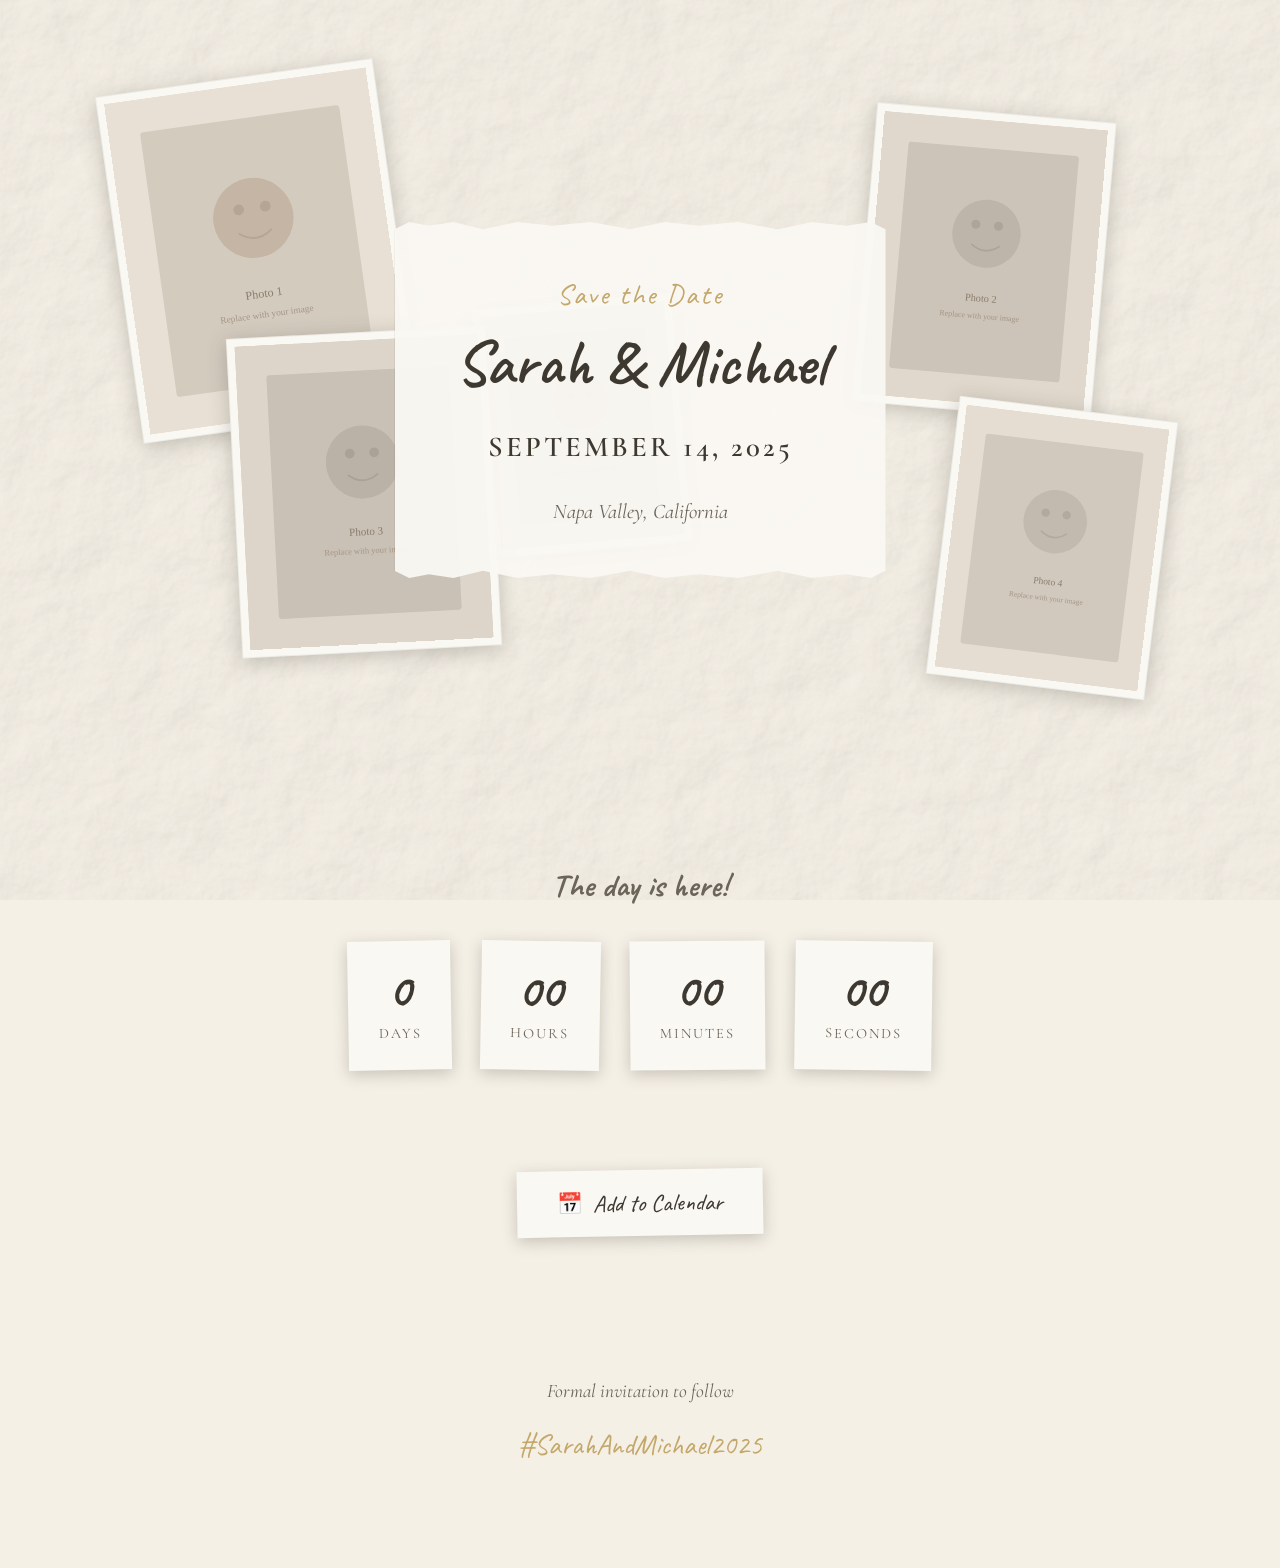
==== index.html @ 4f4f48ba "first pass at template" ====
<!DOCTYPE html>
<html lang="en">
<head>
    <meta charset="UTF-8">
    <meta name="viewport" content="width=device-width, initial-scale=1.0">
    <title>Save the Date - [Your Names]</title>
    <link rel="preconnect" href="https://fonts.googleapis.com">
    <link rel="preconnect" href="https://fonts.gstatic.com" crossorigin>
    <link href="https://fonts.googleapis.com/css2?family=Caveat:wght@400;600;700&family=Cormorant+Garamond:ital,wght@0,400;0,600;1,400&display=swap" rel="stylesheet">
    <link rel="stylesheet" href="css/styles.css">
</head>
<body>
    <div class="page-container">
        <!-- Paper Collage Hero -->
        <section class="collage-hero">
            <div class="collage-container">
                <!-- Photos - replace src with your actual photos (jpg, png, or keep svg placeholders) -->
                <div class="photo photo-1" data-rotation="-8">
                    <img src="assets/images/photo1.svg" alt="Couple photo">
                </div>
                <div class="photo photo-2" data-rotation="5">
                    <img src="assets/images/photo2.svg" alt="Couple photo">
                </div>
                <div class="photo photo-3" data-rotation="-3">
                    <img src="assets/images/photo3.svg" alt="Couple photo">
                </div>
                <div class="photo photo-4" data-rotation="7">
                    <img src="assets/images/photo4.svg" alt="Couple photo">
                </div>
                <div class="photo photo-5" data-rotation="-5">
                    <img src="assets/images/photo5.svg" alt="Couple photo">
                </div>
            </div>

            <!-- Text Card Overlay -->
            <div class="text-card">
                <p class="save-the-date-label">Save the Date</p>
                <h1 class="couple-names">Sarah & Michael</h1>
                <div class="wedding-date">
                    <span class="date-text">September 14, 2025</span>
                </div>
                <p class="location">Napa Valley, California</p>
            </div>
        </section>

        <!-- Countdown Section -->
        <section class="countdown-section">
            <h2 class="countdown-label">Counting down to our special day</h2>
            <div class="countdown-timer" id="countdown">
                <div class="countdown-item">
                    <span class="countdown-number" id="days">000</span>
                    <span class="countdown-unit">days</span>
                </div>
                <div class="countdown-item">
                    <span class="countdown-number" id="hours">00</span>
                    <span class="countdown-unit">hours</span>
                </div>
                <div class="countdown-item">
                    <span class="countdown-number" id="minutes">00</span>
                    <span class="countdown-unit">minutes</span>
                </div>
                <div class="countdown-item">
                    <span class="countdown-number" id="seconds">00</span>
                    <span class="countdown-unit">seconds</span>
                </div>
            </div>
        </section>

        <!-- Add to Calendar -->
        <section class="calendar-section">
            <button class="calendar-btn" id="calendarBtn">
                <span class="calendar-icon">📅</span>
                Add to Calendar
            </button>
            <div class="calendar-dropdown" id="calendarDropdown">
                <a href="#" id="googleCal" class="calendar-option">Google Calendar</a>
                <a href="#" id="appleCal" class="calendar-option">Apple Calendar</a>
                <a href="#" id="outlookCal" class="calendar-option">Outlook</a>
            </div>
        </section>

        <!-- Footer -->
        <footer class="footer">
            <p class="formal-invite">Formal invitation to follow</p>
            <p class="hashtag">#SarahAndMichael2025</p>
        </footer>
    </div>

    <script src="js/main.js"></script>
</body>
</html>
---- css/styles.css ----
/* ==========================================================================
   Save the Date - Paper Collage Style
   ========================================================================== */

/* CSS Variables for easy customization */
:root {
    /* Colors */
    --paper-bg: #f5f0e6;
    --paper-light: #faf8f3;
    --text-dark: #3d3830;
    --text-muted: #6b6459;
    --accent-gold: #c4a86b;
    --shadow-color: rgba(61, 56, 48, 0.25);

    /* Fonts */
    --font-handwritten: 'Caveat', cursive;
    --font-elegant: 'Cormorant Garamond', serif;

    /* Photo styling */
    --photo-border: 8px;
    --photo-shadow: 0 4px 20px var(--shadow-color);
}

/* Reset & Base Styles */
* {
    margin: 0;
    padding: 0;
    box-sizing: border-box;
}

html {
    scroll-behavior: smooth;
}

body {
    font-family: var(--font-elegant);
    background-color: var(--paper-bg);
    color: var(--text-dark);
    min-height: 100vh;
    line-height: 1.6;

    /* Paper texture background - replace with jpg/png for better texture */
    background-image: url('../assets/textures/paper-bg.svg');
    background-size: cover;
    background-attachment: fixed;
    background-position: center;
}

/* Fallback grain texture if no image */
body::before {
    content: '';
    position: fixed;
    top: 0;
    left: 0;
    width: 100%;
    height: 100%;
    pointer-events: none;
    opacity: 0.03;
    background-image: url("data:image/svg+xml,%3Csvg viewBox='0 0 200 200' xmlns='http://www.w3.org/2000/svg'%3E%3Cfilter id='noise'%3E%3CfeTurbulence type='fractalNoise' baseFrequency='0.65' numOctaves='3' stitchTiles='stitch'/%3E%3C/filter%3E%3Crect width='100%' height='100%' filter='url(%23noise)'/%3E%3C/svg%3E");
}

.page-container {
    max-width: 1200px;
    margin: 0 auto;
    padding: 40px 20px;
    position: relative;
}

/* ==========================================================================
   Collage Hero Section
   ========================================================================== */

.collage-hero {
    position: relative;
    min-height: 80vh;
    display: flex;
    align-items: center;
    justify-content: center;
    padding: 60px 0;
}

.collage-container {
    position: absolute;
    width: 100%;
    height: 100%;
    top: 0;
    left: 0;
}

/* Base Photo Styles */
.photo {
    position: absolute;
    background: var(--paper-light);
    padding: var(--photo-border);
    box-shadow: var(--photo-shadow);
    transition: transform 0.4s ease, box-shadow 0.4s ease;
    cursor: pointer;
}

.photo::before {
    content: '';
    position: absolute;
    top: 0;
    left: 0;
    right: 0;
    bottom: 0;
    border: 1px solid rgba(0,0,0,0.05);
    pointer-events: none;
}

.photo img {
    display: block;
    width: 100%;
    height: 100%;
    object-fit: cover;
}

.photo:hover {
    transform: scale(1.05) rotate(0deg) !important;
    box-shadow: 0 8px 40px var(--shadow-color);
    z-index: 100;
}

/* Individual Photo Positions - Desktop */
.photo-1 {
    width: 280px;
    height: 350px;
    top: 5%;
    left: 5%;
    transform: rotate(-8deg);
    z-index: 1;
}

.photo-2 {
    width: 240px;
    height: 300px;
    top: 10%;
    right: 10%;
    transform: rotate(5deg);
    z-index: 2;
}

.photo-3 {
    width: 260px;
    height: 320px;
    bottom: 15%;
    left: 15%;
    transform: rotate(-3deg);
    z-index: 3;
}

.photo-4 {
    width: 220px;
    height: 280px;
    bottom: 10%;
    right: 5%;
    transform: rotate(7deg);
    z-index: 2;
}

.photo-5 {
    width: 200px;
    height: 250px;
    top: 35%;
    left: 45%;
    transform: rotate(-5deg) translateX(-50%);
    z-index: 1;
}

/* Optional: Tape strips decoration */
.photo.with-tape::after {
    content: '';
    position: absolute;
    width: 60px;
    height: 20px;
    background: rgba(255, 248, 220, 0.7);
    top: -10px;
    left: 50%;
    transform: translateX(-50%) rotate(-2deg);
    box-shadow: 0 1px 3px rgba(0,0,0,0.1);
}

/* ==========================================================================
   Text Card Overlay
   ========================================================================== */

.text-card {
    position: relative;
    z-index: 50;
    background: rgba(250, 248, 243, 0.95);
    padding: 50px 60px;
    text-align: center;
    box-shadow: 0 10px 50px var(--shadow-color);
    max-width: 500px;

    /* Torn paper edge effect */
    clip-path: polygon(
        0% 2%, 3% 0%, 7% 1%, 12% 0%, 18% 2%, 25% 0%, 32% 1%,
        40% 0%, 48% 2%, 55% 0%, 62% 1%, 70% 0%, 78% 2%, 85% 0%,
        92% 1%, 97% 0%, 100% 2%, 100% 98%, 97% 100%, 92% 99%,
        85% 100%, 78% 98%, 70% 100%, 62% 99%, 55% 100%, 48% 98%,
        40% 100%, 32% 99%, 25% 100%, 18% 98%, 12% 100%, 7% 99%,
        3% 100%, 0% 98%
    );
}

.save-the-date-label {
    font-family: var(--font-handwritten);
    font-size: 1.8rem;
    color: var(--accent-gold);
    margin-bottom: 10px;
    letter-spacing: 2px;
}

.couple-names {
    font-family: var(--font-handwritten);
    font-size: 4rem;
    font-weight: 600;
    color: var(--text-dark);
    margin-bottom: 20px;
    line-height: 1.1;
}

.wedding-date {
    margin: 25px 0;
}

.date-text {
    font-family: var(--font-elegant);
    font-size: 1.8rem;
    font-weight: 600;
    color: var(--text-dark);
    letter-spacing: 3px;
    text-transform: uppercase;
}

.location {
    font-family: var(--font-elegant);
    font-size: 1.3rem;
    font-style: italic;
    color: var(--text-muted);
}

/* ==========================================================================
   Countdown Section
   ========================================================================== */

.countdown-section {
    text-align: center;
    padding: 60px 20px;
    margin-top: 40px;
}

.countdown-label {
    font-family: var(--font-handwritten);
    font-size: 2rem;
    color: var(--text-muted);
    margin-bottom: 30px;
}

.countdown-timer {
    display: flex;
    justify-content: center;
    gap: 30px;
    flex-wrap: wrap;
}

.countdown-item {
    background: var(--paper-light);
    padding: 25px 30px;
    min-width: 100px;
    box-shadow: 0 4px 15px var(--shadow-color);
    transform: rotate(-1deg);
}

.countdown-item:nth-child(2) {
    transform: rotate(1deg);
}

.countdown-item:nth-child(3) {
    transform: rotate(-0.5deg);
}

.countdown-item:nth-child(4) {
    transform: rotate(0.8deg);
}

.countdown-number {
    display: block;
    font-family: var(--font-handwritten);
    font-size: 3rem;
    font-weight: 700;
    color: var(--text-dark);
    line-height: 1;
}

.countdown-unit {
    display: block;
    font-family: var(--font-elegant);
    font-size: 0.9rem;
    color: var(--text-muted);
    text-transform: uppercase;
    letter-spacing: 2px;
    margin-top: 8px;
}

/* ==========================================================================
   Calendar Section
   ========================================================================== */

.calendar-section {
    text-align: center;
    padding: 40px 20px;
    position: relative;
}

.calendar-btn {
    font-family: var(--font-handwritten);
    font-size: 1.5rem;
    background: var(--paper-light);
    border: none;
    padding: 18px 40px;
    cursor: pointer;
    box-shadow: 0 4px 15px var(--shadow-color);
    transition: transform 0.3s ease, box-shadow 0.3s ease;
    display: inline-flex;
    align-items: center;
    gap: 10px;
    color: var(--text-dark);
    transform: rotate(-1deg);
}

.calendar-btn:hover {
    transform: rotate(0deg) translateY(-3px);
    box-shadow: 0 8px 25px var(--shadow-color);
}

.calendar-icon {
    font-size: 1.3rem;
}

.calendar-dropdown {
    position: absolute;
    top: 100%;
    left: 50%;
    transform: translateX(-50%);
    background: var(--paper-light);
    box-shadow: 0 4px 20px var(--shadow-color);
    display: none;
    flex-direction: column;
    min-width: 200px;
    z-index: 100;
    margin-top: 10px;
}

.calendar-dropdown.active {
    display: flex;
}

.calendar-option {
    font-family: var(--font-elegant);
    font-size: 1.1rem;
    padding: 15px 25px;
    color: var(--text-dark);
    text-decoration: none;
    transition: background 0.2s ease;
    border-bottom: 1px solid rgba(0,0,0,0.05);
}

.calendar-option:last-child {
    border-bottom: none;
}

.calendar-option:hover {
    background: rgba(196, 168, 107, 0.1);
}

/* ==========================================================================
   Footer
   ========================================================================== */

.footer {
    text-align: center;
    padding: 60px 20px;
    margin-top: 40px;
}

.formal-invite {
    font-family: var(--font-elegant);
    font-size: 1.2rem;
    font-style: italic;
    color: var(--text-muted);
    margin-bottom: 15px;
}

.hashtag {
    font-family: var(--font-handwritten);
    font-size: 1.8rem;
    color: var(--accent-gold);
}

/* ==========================================================================
   Responsive Styles
   ========================================================================== */

@media (max-width: 900px) {
    .collage-hero {
        min-height: auto;
        padding: 40px 0;
    }

    .collage-container {
        position: relative;
        display: grid;
        grid-template-columns: repeat(2, 1fr);
        gap: 20px;
        padding: 20px;
        margin-bottom: 30px;
    }

    .photo {
        position: relative !important;
        width: 100% !important;
        height: 200px !important;
        top: auto !important;
        left: auto !important;
        right: auto !important;
        bottom: auto !important;
    }

    .photo-5 {
        grid-column: span 2;
        max-width: 300px;
        margin: 0 auto;
    }

    .text-card {
        margin: 0 20px;
        padding: 40px 30px;
    }

    .couple-names {
        font-size: 2.8rem;
    }

    .date-text {
        font-size: 1.4rem;
    }
}

@media (max-width: 600px) {
    .page-container {
        padding: 20px 10px;
    }

    .collage-container {
        grid-template-columns: 1fr;
    }

    .photo {
        height: 250px !important;
    }

    .photo-5 {
        grid-column: span 1;
    }

    .text-card {
        padding: 30px 20px;
        clip-path: none;
    }

    .save-the-date-label {
        font-size: 1.4rem;
    }

    .couple-names {
        font-size: 2.2rem;
    }

    .date-text {
        font-size: 1.2rem;
    }

    .location {
        font-size: 1.1rem;
    }

    .countdown-timer {
        gap: 15px;
    }

    .countdown-item {
        padding: 15px 20px;
        min-width: 70px;
    }

    .countdown-number {
        font-size: 2rem;
    }

    .countdown-unit {
        font-size: 0.75rem;
    }

    .calendar-btn {
        font-size: 1.2rem;
        padding: 15px 30px;
    }
}

/* ==========================================================================
   Animations
   ========================================================================== */

@keyframes fadeIn {
    from {
        opacity: 0;
        transform: translateY(20px);
    }
    to {
        opacity: 1;
        transform: translateY(0);
    }
}

.text-card {
    animation: fadeIn 1s ease-out;
}

.photo {
    animation: fadeIn 0.8s ease-out backwards;
}

.photo-1 { animation-delay: 0.1s; }
.photo-2 { animation-delay: 0.2s; }
.photo-3 { animation-delay: 0.3s; }
.photo-4 { animation-delay: 0.4s; }
.photo-5 { animation-delay: 0.5s; }

.countdown-item {
    animation: fadeIn 0.6s ease-out backwards;
}

.countdown-item:nth-child(1) { animation-delay: 0.6s; }
.countdown-item:nth-child(2) { animation-delay: 0.7s; }
.countdown-item:nth-child(3) { animation-delay: 0.8s; }
.countdown-item:nth-child(4) { animation-delay: 0.9s; }
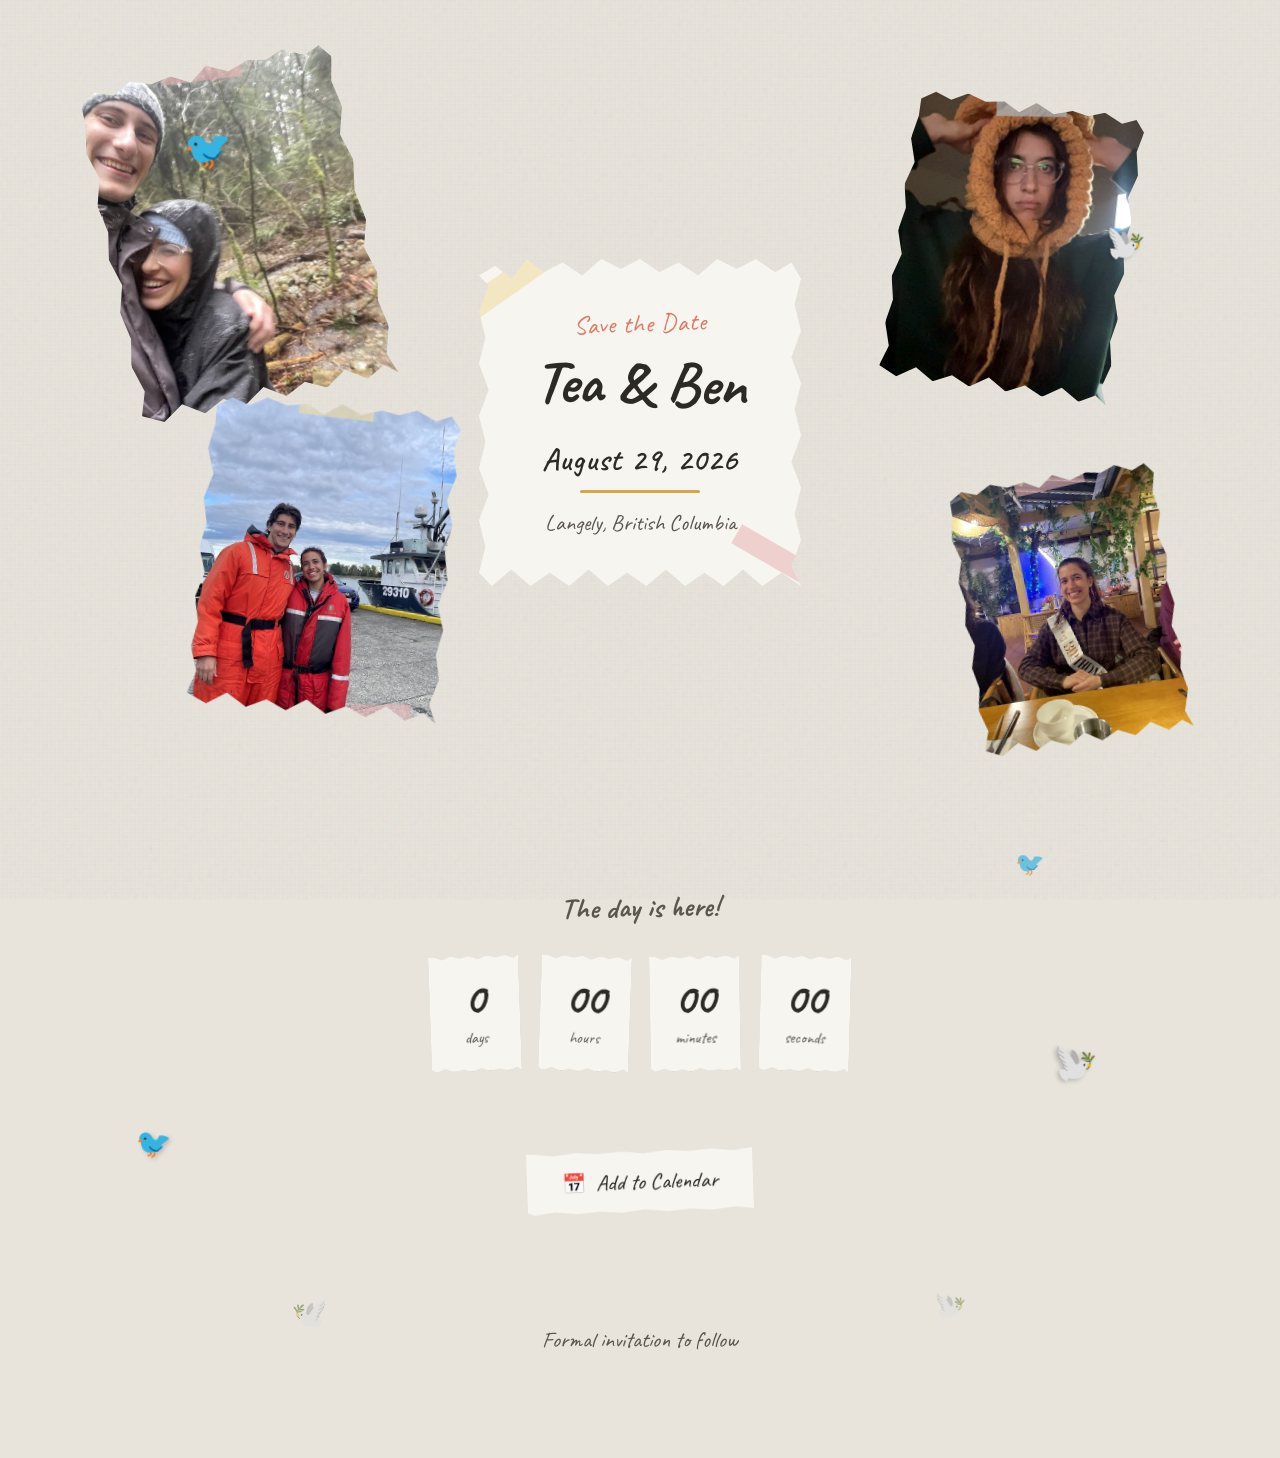
==== commit 378c0701: "some improvements with real pics" ====
--- a/index.html
+++ b/index.html
@@ -3,7 +3,7 @@
 <head>
     <meta charset="UTF-8">
     <meta name="viewport" content="width=device-width, initial-scale=1.0">
-    <title>Save the Date - [Your Names]</title>
+    <title>Save the Date - Tea & Ben</title>
     <link rel="preconnect" href="https://fonts.googleapis.com">
     <link rel="preconnect" href="https://fonts.gstatic.com" crossorigin>
     <link href="https://fonts.googleapis.com/css2?family=Caveat:wght@400;600;700&family=Cormorant+Garamond:ital,wght@0,400;0,600;1,400&display=swap" rel="stylesheet">
@@ -11,21 +11,27 @@
 </head>
 <body>
     <div class="page-container">
+        <!-- Bird Decorations -->
+        <span class="bird bird-1">🐦</span>
+        <span class="bird bird-2">🕊️</span>
+        <span class="bird bird-3">🐦</span>
+        <span class="bird bird-4">🕊️</span>
+
         <!-- Paper Collage Hero -->
         <section class="collage-hero">
             <div class="collage-container">
                 <!-- Photos - replace src with your actual photos (jpg, png, or keep svg placeholders) -->
                 <div class="photo photo-1" data-rotation="-8">
-                    <img src="assets/images/photo1.svg" alt="Couple photo">
+                    <img src="assets/images/photo1.jpg" alt="Couple photo">
                 </div>
                 <div class="photo photo-2" data-rotation="5">
-                    <img src="assets/images/photo2.svg" alt="Couple photo">
+                    <img src="assets/images/photo2.jpg" alt="Couple photo">
                 </div>
                 <div class="photo photo-3" data-rotation="-3">
-                    <img src="assets/images/photo3.svg" alt="Couple photo">
+                    <img src="assets/images/photo3.jpg" alt="Couple photo">
                 </div>
                 <div class="photo photo-4" data-rotation="7">
-                    <img src="assets/images/photo4.svg" alt="Couple photo">
+                    <img src="assets/images/photo4.jpg" alt="Couple photo">
                 </div>
                 <div class="photo photo-5" data-rotation="-5">
                     <img src="assets/images/photo5.svg" alt="Couple photo">
@@ -35,11 +41,11 @@
             <!-- Text Card Overlay -->
             <div class="text-card">
                 <p class="save-the-date-label">Save the Date</p>
-                <h1 class="couple-names">Sarah & Michael</h1>
+                <h1 class="couple-names">Tea & Ben</h1>
                 <div class="wedding-date">
-                    <span class="date-text">September 14, 2025</span>
+                    <span class="date-text">August 29, 2026</span>
                 </div>
-                <p class="location">Napa Valley, California</p>
+                <p class="location">Langely, British Columbia</p>
             </div>
         </section>
 
@@ -82,7 +88,6 @@
         <!-- Footer -->
         <footer class="footer">
             <p class="formal-invite">Formal invitation to follow</p>
-            <p class="hashtag">#SarahAndMichael2025</p>
         </footer>
     </div>
 
--- a/css/styles.css
+++ b/css/styles.css
@@ -1,24 +1,29 @@
 /* ==========================================================================
-   Save the Date - Paper Collage Style
+   Save the Date - Scrappy Magazine Collage Style
    ========================================================================== */
 
 /* CSS Variables for easy customization */
 :root {
     /* Colors */
-    --paper-bg: #f5f0e6;
-    --paper-light: #faf8f3;
-    --text-dark: #3d3830;
-    --text-muted: #6b6459;
-    --accent-gold: #c4a86b;
-    --shadow-color: rgba(61, 56, 48, 0.25);
+    --paper-bg: #e8e4dc;
+    --paper-light: #f7f5f0;
+    --paper-kraft: #c9b99a;
+    --text-dark: #2d2a26;
+    --text-muted: #5a554d;
+    --accent-coral: #e07860;
+    --accent-mustard: #d4a847;
+    --accent-sage: #8fa882;
+    --washi-pink: rgba(232, 180, 180, 0.7);
+    --washi-blue: rgba(173, 198, 214, 0.7);
+    --washi-yellow: rgba(240, 220, 160, 0.7);
+    --shadow-color: rgba(45, 42, 38, 0.3);
 
     /* Fonts */
     --font-handwritten: 'Caveat', cursive;
     --font-elegant: 'Cormorant Garamond', serif;
 
     /* Photo styling */
-    --photo-border: 8px;
-    --photo-shadow: 0 4px 20px var(--shadow-color);
+    --photo-border: 0;
 }
 
 /* Reset & Base Styles */
@@ -38,15 +43,10 @@
     color: var(--text-dark);
     min-height: 100vh;
     line-height: 1.6;
-
-    /* Paper texture background - replace with jpg/png for better texture */
-    background-image: url('../assets/textures/paper-bg.svg');
-    background-size: cover;
-    background-attachment: fixed;
-    background-position: center;
-}
-
-/* Fallback grain texture if no image */
+    overflow-x: hidden;
+}
+
+/* Kraft paper texture background */
 body::before {
     content: '';
     position: fixed;
@@ -55,8 +55,35 @@
     width: 100%;
     height: 100%;
     pointer-events: none;
-    opacity: 0.03;
-    background-image: url("data:image/svg+xml,%3Csvg viewBox='0 0 200 200' xmlns='http://www.w3.org/2000/svg'%3E%3Cfilter id='noise'%3E%3CfeTurbulence type='fractalNoise' baseFrequency='0.65' numOctaves='3' stitchTiles='stitch'/%3E%3C/filter%3E%3Crect width='100%' height='100%' filter='url(%23noise)'/%3E%3C/svg%3E");
+    background:
+        repeating-linear-gradient(
+            0deg,
+            transparent,
+            transparent 2px,
+            rgba(0,0,0,0.01) 2px,
+            rgba(0,0,0,0.01) 4px
+        ),
+        repeating-linear-gradient(
+            90deg,
+            transparent,
+            transparent 2px,
+            rgba(0,0,0,0.01) 2px,
+            rgba(0,0,0,0.01) 4px
+        );
+    opacity: 0.5;
+}
+
+/* Paper grain overlay */
+body::after {
+    content: '';
+    position: fixed;
+    top: 0;
+    left: 0;
+    width: 100%;
+    height: 100%;
+    pointer-events: none;
+    opacity: 0.08;
+    background-image: url("data:image/svg+xml,%3Csvg viewBox='0 0 200 200' xmlns='http://www.w3.org/2000/svg'%3E%3Cfilter id='noise'%3E%3CfeTurbulence type='fractalNoise' baseFrequency='0.9' numOctaves='4' stitchTiles='stitch'/%3E%3C/filter%3E%3Crect width='100%25' height='100%25' filter='url(%23noise)'/%3E%3C/svg%3E");
 }
 
 .page-container {
@@ -67,12 +94,61 @@
 }
 
 /* ==========================================================================
+   Bird Decorations
+   ========================================================================== */
+
+.bird {
+    position: absolute;
+    pointer-events: none;
+    z-index: 60;
+}
+
+.bird-1 {
+    top: 8%;
+    left: 12%;
+    font-size: 2.5rem;
+    transform: rotate(-15deg);
+    filter: drop-shadow(2px 2px 2px rgba(0,0,0,0.2));
+}
+
+.bird-2 {
+    top: 15%;
+    right: 8%;
+    font-size: 2rem;
+    transform: rotate(10deg) scaleX(-1);
+    filter: drop-shadow(2px 2px 2px rgba(0,0,0,0.2));
+}
+
+.bird-3 {
+    bottom: 20%;
+    left: 8%;
+    font-size: 1.8rem;
+    transform: rotate(-5deg);
+    filter: drop-shadow(2px 2px 2px rgba(0,0,0,0.2));
+}
+
+.bird-4 {
+    bottom: 25%;
+    right: 12%;
+    font-size: 2.2rem;
+    transform: rotate(8deg) scaleX(-1);
+    filter: drop-shadow(2px 2px 2px rgba(0,0,0,0.2));
+}
+
+/* Bird doodle style - hand drawn look */
+.bird-doodle {
+    font-family: var(--font-handwritten);
+    color: var(--text-muted);
+    opacity: 0.6;
+}
+
+/* ==========================================================================
    Collage Hero Section
    ========================================================================== */
 
 .collage-hero {
     position: relative;
-    min-height: 80vh;
+    min-height: 85vh;
     display: flex;
     align-items: center;
     justify-content: center;
@@ -87,25 +163,27 @@
     left: 0;
 }
 
-/* Base Photo Styles */
+/* ==========================================================================
+   Ripped Magazine Photo Styles
+   ========================================================================== */
+
 .photo {
     position: absolute;
-    background: var(--paper-light);
-    padding: var(--photo-border);
-    box-shadow: var(--photo-shadow);
-    transition: transform 0.4s ease, box-shadow 0.4s ease;
+    background: transparent;
+    transition: transform 0.4s ease, filter 0.4s ease;
     cursor: pointer;
-}
-
-.photo::before {
-    content: '';
-    position: absolute;
-    top: 0;
-    left: 0;
-    right: 0;
-    bottom: 0;
-    border: 1px solid rgba(0,0,0,0.05);
-    pointer-events: none;
+    /* Torn paper edge - irregular polygon */
+    clip-path: polygon(
+        2% 4%, 8% 1%, 15% 3%, 22% 0%, 30% 2%, 38% 1%, 45% 4%, 52% 0%,
+        60% 3%, 68% 1%, 75% 2%, 82% 0%, 90% 3%, 96% 1%, 100% 5%,
+        98% 12%, 100% 20%, 97% 28%, 100% 36%, 98% 45%, 100% 54%,
+        97% 62%, 100% 70%, 98% 78%, 100% 86%, 97% 94%, 100% 100%,
+        95% 97%, 88% 100%, 80% 96%, 72% 100%, 64% 97%, 56% 100%,
+        48% 96%, 40% 100%, 32% 97%, 24% 100%, 16% 96%, 8% 100%, 0% 97%,
+        3% 90%, 0% 82%, 2% 74%, 0% 66%, 3% 58%, 0% 50%,
+        2% 42%, 0% 34%, 3% 26%, 0% 18%, 2% 10%
+    );
+    filter: drop-shadow(4px 6px 8px rgba(0,0,0,0.3));
 }
 
 .photo img {
@@ -113,132 +191,230 @@
     width: 100%;
     height: 100%;
     object-fit: cover;
+    /* Slight vintage/magazine print feel */
+    filter: contrast(1.05) saturate(0.95);
 }
 
 .photo:hover {
-    transform: scale(1.05) rotate(0deg) !important;
-    box-shadow: 0 8px 40px var(--shadow-color);
+    transform: scale(1.08) rotate(0deg) !important;
+    filter: drop-shadow(8px 12px 16px rgba(0,0,0,0.4));
     z-index: 100;
+}
+
+/* Washi tape strips on photos */
+.photo::before {
+    content: '';
+    position: absolute;
+    width: 70px;
+    height: 22px;
+    top: -8px;
+    left: 50%;
+    transform: translateX(-50%) rotate(-3deg);
+    z-index: 10;
+    opacity: 0.85;
+}
+
+.photo-1::before {
+    background: var(--washi-pink);
+    width: 80px;
+    transform: translateX(-50%) rotate(5deg);
+}
+
+.photo-2::before {
+    background: var(--washi-blue);
+    transform: translateX(-50%) rotate(-7deg);
+}
+
+.photo-3::before {
+    background: var(--washi-yellow);
+    width: 75px;
+    transform: translateX(-50%) rotate(2deg);
+}
+
+.photo-4::before {
+    background: var(--washi-pink);
+    transform: translateX(-50%) rotate(-4deg);
+}
+
+.photo-5::before {
+    background: var(--washi-blue);
+    width: 85px;
+    transform: translateX(-50%) rotate(6deg);
+}
+
+/* Second tape strip for some photos */
+.photo-1::after,
+.photo-3::after {
+    content: '';
+    position: absolute;
+    width: 60px;
+    height: 20px;
+    bottom: -6px;
+    right: 10%;
+    z-index: 10;
+    opacity: 0.8;
+    transform: rotate(8deg);
+}
+
+.photo-1::after {
+    background: var(--washi-yellow);
+}
+
+.photo-3::after {
+    background: var(--washi-pink);
+    transform: rotate(-5deg);
 }
 
 /* Individual Photo Positions - Desktop */
 .photo-1 {
-    width: 280px;
-    height: 350px;
-    top: 5%;
-    left: 5%;
-    transform: rotate(-8deg);
-    z-index: 1;
+    width: 260px;
+    height: 340px;
+    top: 3%;
+    left: 4%;
+    transform: rotate(-12deg);
+    z-index: 2;
 }
 
 .photo-2 {
-    width: 240px;
-    height: 300px;
-    top: 10%;
-    right: 10%;
+    width: 230px;
+    height: 290px;
+    top: 8%;
+    right: 8%;
+    transform: rotate(8deg);
+    z-index: 3;
+}
+
+.photo-3 {
+    width: 250px;
+    height: 310px;
+    bottom: 12%;
+    left: 12%;
     transform: rotate(5deg);
     z-index: 2;
 }
 
-.photo-3 {
-    width: 260px;
-    height: 320px;
-    bottom: 15%;
-    left: 15%;
-    transform: rotate(-3deg);
-    z-index: 3;
-}
-
 .photo-4 {
-    width: 220px;
-    height: 280px;
-    bottom: 10%;
-    right: 5%;
-    transform: rotate(7deg);
-    z-index: 2;
+    width: 210px;
+    height: 270px;
+    bottom: 8%;
+    right: 4%;
+    transform: rotate(-9deg);
+    z-index: 1;
 }
 
 .photo-5 {
-    width: 200px;
-    height: 250px;
-    top: 35%;
-    left: 45%;
-    transform: rotate(-5deg) translateX(-50%);
+    width: 190px;
+    height: 240px;
+    top: 40%;
+    left: 48%;
+    transform: rotate(3deg) translateX(-50%);
     z-index: 1;
 }
 
-/* Optional: Tape strips decoration */
-.photo.with-tape::after {
-    content: '';
-    position: absolute;
-    width: 60px;
-    height: 20px;
-    background: rgba(255, 248, 220, 0.7);
-    top: -10px;
-    left: 50%;
-    transform: translateX(-50%) rotate(-2deg);
-    box-shadow: 0 1px 3px rgba(0,0,0,0.1);
-}
-
-/* ==========================================================================
-   Text Card Overlay
+/* ==========================================================================
+   Text Card Overlay - Ripped Paper Style
    ========================================================================== */
 
 .text-card {
     position: relative;
     z-index: 50;
-    background: rgba(250, 248, 243, 0.95);
-    padding: 50px 60px;
+    background: var(--paper-light);
+    padding: 45px 55px;
     text-align: center;
-    box-shadow: 0 10px 50px var(--shadow-color);
-    max-width: 500px;
-
-    /* Torn paper edge effect */
+    max-width: 480px;
+    /* More aggressive torn edges */
     clip-path: polygon(
-        0% 2%, 3% 0%, 7% 1%, 12% 0%, 18% 2%, 25% 0%, 32% 1%,
-        40% 0%, 48% 2%, 55% 0%, 62% 1%, 70% 0%, 78% 2%, 85% 0%,
-        92% 1%, 97% 0%, 100% 2%, 100% 98%, 97% 100%, 92% 99%,
-        85% 100%, 78% 98%, 70% 100%, 62% 99%, 55% 100%, 48% 98%,
-        40% 100%, 32% 99%, 25% 100%, 18% 98%, 12% 100%, 7% 99%,
-        3% 100%, 0% 98%
+        0% 5%, 5% 2%, 10% 6%, 15% 0%, 20% 4%, 26% 1%, 32% 5%, 38% 0%,
+        44% 3%, 50% 0%, 56% 4%, 62% 1%, 68% 5%, 74% 0%, 80% 3%, 86% 0%,
+        92% 4%, 97% 1%, 100% 6%,
+        98% 14%, 100% 22%, 97% 30%, 100% 38%, 98% 46%, 100% 54%,
+        97% 62%, 100% 70%, 98% 78%, 100% 86%, 97% 94%,
+        100% 100%, 94% 96%, 88% 100%, 82% 95%, 76% 100%, 70% 96%,
+        64% 100%, 58% 95%, 52% 100%, 46% 96%, 40% 100%, 34% 95%,
+        28% 100%, 22% 96%, 16% 100%, 10% 95%, 4% 100%, 0% 96%,
+        2% 88%, 0% 80%, 3% 72%, 0% 64%, 2% 56%, 0% 48%,
+        3% 40%, 0% 32%, 2% 24%, 0% 16%, 3% 8%
     );
+    filter: drop-shadow(5px 8px 15px rgba(0,0,0,0.25));
+}
+
+/* Decorative washi tape on card corners */
+.text-card::before {
+    content: '';
+    position: absolute;
+    width: 90px;
+    height: 24px;
+    top: 15px;
+    left: -20px;
+    background: var(--washi-yellow);
+    transform: rotate(-35deg);
+    opacity: 0.8;
+    z-index: -1;
+}
+
+.text-card::after {
+    content: '';
+    position: absolute;
+    width: 85px;
+    height: 22px;
+    bottom: 20px;
+    right: -15px;
+    background: var(--washi-pink);
+    transform: rotate(30deg);
+    opacity: 0.8;
+    z-index: -1;
 }
 
 .save-the-date-label {
     font-family: var(--font-handwritten);
-    font-size: 1.8rem;
-    color: var(--accent-gold);
-    margin-bottom: 10px;
-    letter-spacing: 2px;
+    font-size: 1.6rem;
+    color: var(--accent-coral);
+    margin-bottom: 8px;
+    letter-spacing: 1px;
+    transform: rotate(-2deg);
 }
 
 .couple-names {
     font-family: var(--font-handwritten);
-    font-size: 4rem;
+    font-size: 3.8rem;
+    font-weight: 700;
+    color: var(--text-dark);
+    margin-bottom: 15px;
+    line-height: 1;
+    transform: rotate(1deg);
+}
+
+.wedding-date {
+    margin: 20px 0;
+    position: relative;
+}
+
+/* Underline doodle under date */
+.wedding-date::after {
+    content: '';
+    position: absolute;
+    bottom: -8px;
+    left: 50%;
+    transform: translateX(-50%);
+    width: 120px;
+    height: 3px;
+    background: var(--accent-mustard);
+    border-radius: 2px;
+}
+
+.date-text {
+    font-family: var(--font-handwritten);
+    font-size: 2rem;
     font-weight: 600;
     color: var(--text-dark);
-    margin-bottom: 20px;
-    line-height: 1.1;
-}
-
-.wedding-date {
-    margin: 25px 0;
-}
-
-.date-text {
-    font-family: var(--font-elegant);
-    font-size: 1.8rem;
-    font-weight: 600;
-    color: var(--text-dark);
-    letter-spacing: 3px;
-    text-transform: uppercase;
+    letter-spacing: 1px;
 }
 
 .location {
-    font-family: var(--font-elegant);
-    font-size: 1.3rem;
-    font-style: italic;
+    font-family: var(--font-handwritten);
+    font-size: 1.4rem;
     color: var(--text-muted);
+    margin-top: 15px;
 }
 
 /* ==========================================================================
@@ -247,48 +423,67 @@
 
 .countdown-section {
     text-align: center;
-    padding: 60px 20px;
-    margin-top: 40px;
+    padding: 50px 20px;
+    margin-top: 30px;
+    position: relative;
+}
+
+/* Bird decoration near countdown */
+.countdown-section::before {
+    content: '🐦';
+    position: absolute;
+    top: 10px;
+    right: 15%;
+    font-size: 1.5rem;
+    transform: rotate(-10deg);
+    opacity: 0.7;
 }
 
 .countdown-label {
     font-family: var(--font-handwritten);
-    font-size: 2rem;
+    font-size: 1.8rem;
     color: var(--text-muted);
-    margin-bottom: 30px;
+    margin-bottom: 25px;
+    transform: rotate(-1deg);
 }
 
 .countdown-timer {
     display: flex;
     justify-content: center;
-    gap: 30px;
+    gap: 20px;
     flex-wrap: wrap;
 }
 
 .countdown-item {
     background: var(--paper-light);
-    padding: 25px 30px;
-    min-width: 100px;
-    box-shadow: 0 4px 15px var(--shadow-color);
+    padding: 20px 25px;
+    min-width: 90px;
+    /* Torn paper edges on countdown items */
+    clip-path: polygon(
+        5% 0%, 15% 3%, 25% 0%, 35% 2%, 45% 0%, 55% 3%, 65% 0%, 75% 2%, 85% 0%, 95% 3%, 100% 0%,
+        100% 100%, 95% 97%, 85% 100%, 75% 98%, 65% 100%, 55% 97%, 45% 100%, 35% 98%, 25% 100%, 15% 97%, 5% 100%, 0% 97%,
+        0% 0%
+    );
+    filter: drop-shadow(3px 4px 6px rgba(0,0,0,0.2));
+    transform: rotate(-2deg);
+}
+
+.countdown-item:nth-child(2) {
+    transform: rotate(2deg);
+}
+
+.countdown-item:nth-child(3) {
     transform: rotate(-1deg);
 }
 
-.countdown-item:nth-child(2) {
-    transform: rotate(1deg);
-}
-
-.countdown-item:nth-child(3) {
-    transform: rotate(-0.5deg);
-}
-
 .countdown-item:nth-child(4) {
-    transform: rotate(0.8deg);
+    transform: rotate(1.5deg);
 }
 
 .countdown-number {
     display: block;
     font-family: var(--font-handwritten);
-    font-size: 3rem;
+    font-size: 2.8rem;
     font-weight: 700;
     color: var(--text-dark);
     line-height: 1;
@@ -296,12 +491,10 @@
 
 .countdown-unit {
     display: block;
-    font-family: var(--font-elegant);
-    font-size: 0.9rem;
+    font-family: var(--font-handwritten);
+    font-size: 1rem;
     color: var(--text-muted);
-    text-transform: uppercase;
-    letter-spacing: 2px;
-    margin-top: 8px;
+    margin-top: 5px;
 }
 
 /* ==========================================================================
@@ -310,33 +503,39 @@
 
 .calendar-section {
     text-align: center;
-    padding: 40px 20px;
+    padding: 30px 20px;
     position: relative;
 }
 
 .calendar-btn {
     font-family: var(--font-handwritten);
-    font-size: 1.5rem;
+    font-size: 1.4rem;
     background: var(--paper-light);
     border: none;
-    padding: 18px 40px;
+    padding: 16px 35px;
     cursor: pointer;
-    box-shadow: 0 4px 15px var(--shadow-color);
-    transition: transform 0.3s ease, box-shadow 0.3s ease;
+    transition: transform 0.3s ease, filter 0.3s ease;
     display: inline-flex;
     align-items: center;
     gap: 10px;
     color: var(--text-dark);
-    transform: rotate(-1deg);
+    transform: rotate(-2deg);
+    /* Torn edges */
+    clip-path: polygon(
+        3% 0%, 12% 4%, 22% 0%, 32% 3%, 42% 0%, 52% 4%, 62% 0%, 72% 3%, 82% 0%, 92% 4%, 100% 0%,
+        100% 100%, 92% 96%, 82% 100%, 72% 97%, 62% 100%, 52% 96%, 42% 100%, 32% 97%, 22% 100%, 12% 96%, 3% 100%, 0% 96%,
+        0% 0%
+    );
+    filter: drop-shadow(3px 4px 8px rgba(0,0,0,0.2));
 }
 
 .calendar-btn:hover {
     transform: rotate(0deg) translateY(-3px);
-    box-shadow: 0 8px 25px var(--shadow-color);
+    filter: drop-shadow(5px 8px 12px rgba(0,0,0,0.25));
 }
 
 .calendar-icon {
-    font-size: 1.3rem;
+    font-size: 1.2rem;
 }
 
 .calendar-dropdown {
@@ -345,12 +544,16 @@
     left: 50%;
     transform: translateX(-50%);
     background: var(--paper-light);
-    box-shadow: 0 4px 20px var(--shadow-color);
     display: none;
     flex-direction: column;
     min-width: 200px;
     z-index: 100;
     margin-top: 10px;
+    clip-path: polygon(
+        0% 5%, 5% 0%, 95% 0%, 100% 5%,
+        100% 95%, 95% 100%, 5% 100%, 0% 95%
+    );
+    filter: drop-shadow(3px 5px 10px rgba(0,0,0,0.2));
 }
 
 .calendar-dropdown.active {
@@ -358,13 +561,13 @@
 }
 
 .calendar-option {
-    font-family: var(--font-elegant);
-    font-size: 1.1rem;
-    padding: 15px 25px;
+    font-family: var(--font-handwritten);
+    font-size: 1.2rem;
+    padding: 14px 22px;
     color: var(--text-dark);
     text-decoration: none;
     transition: background 0.2s ease;
-    border-bottom: 1px solid rgba(0,0,0,0.05);
+    border-bottom: 1px dashed rgba(0,0,0,0.1);
 }
 
 .calendar-option:last-child {
@@ -372,7 +575,7 @@
 }
 
 .calendar-option:hover {
-    background: rgba(196, 168, 107, 0.1);
+    background: var(--washi-yellow);
 }
 
 /* ==========================================================================
@@ -381,22 +584,43 @@
 
 .footer {
     text-align: center;
-    padding: 60px 20px;
-    margin-top: 40px;
+    padding: 50px 20px;
+    margin-top: 30px;
+    position: relative;
+}
+
+/* Bird decorations in footer */
+.footer::before {
+    content: '🕊️';
+    position: absolute;
+    top: 20px;
+    left: 20%;
+    font-size: 1.8rem;
+    transform: rotate(-5deg);
+    opacity: 0.6;
+}
+
+.footer::after {
+    content: '🕊️';
+    position: absolute;
+    top: 15px;
+    right: 22%;
+    font-size: 1.6rem;
+    transform: rotate(8deg) scaleX(-1);
+    opacity: 0.6;
 }
 
 .formal-invite {
-    font-family: var(--font-elegant);
-    font-size: 1.2rem;
-    font-style: italic;
+    font-family: var(--font-handwritten);
+    font-size: 1.4rem;
     color: var(--text-muted);
-    margin-bottom: 15px;
+    margin-bottom: 10px;
 }
 
 .hashtag {
     font-family: var(--font-handwritten);
-    font-size: 1.8rem;
-    color: var(--accent-gold);
+    font-size: 1.6rem;
+    color: var(--accent-coral);
 }
 
 /* ==========================================================================
@@ -406,92 +630,105 @@
 @media (max-width: 900px) {
     .collage-hero {
         min-height: auto;
-        padding: 40px 0;
+        padding: 30px 0;
+        flex-direction: column;
     }
 
     .collage-container {
         position: relative;
         display: grid;
         grid-template-columns: repeat(2, 1fr);
-        gap: 20px;
+        gap: 25px;
         padding: 20px;
-        margin-bottom: 30px;
+        margin-bottom: 20px;
     }
 
     .photo {
         position: relative !important;
         width: 100% !important;
-        height: 200px !important;
+        height: 180px !important;
         top: auto !important;
         left: auto !important;
         right: auto !important;
         bottom: auto !important;
     }
 
+    .photo-1 { transform: rotate(-5deg); }
+    .photo-2 { transform: rotate(4deg); }
+    .photo-3 { transform: rotate(3deg); }
+    .photo-4 { transform: rotate(-4deg); }
+
     .photo-5 {
         grid-column: span 2;
-        max-width: 300px;
+        max-width: 250px;
+        height: 200px !important;
         margin: 0 auto;
+        transform: rotate(-2deg);
     }
 
     .text-card {
-        margin: 0 20px;
-        padding: 40px 30px;
+        margin: 0 15px;
+        padding: 35px 25px;
     }
 
     .couple-names {
-        font-size: 2.8rem;
+        font-size: 2.6rem;
+    }
+
+    .date-text {
+        font-size: 1.6rem;
+    }
+
+    .bird-1, .bird-2, .bird-3, .bird-4 {
+        display: none;
+    }
+}
+
+@media (max-width: 600px) {
+    .page-container {
+        padding: 15px 10px;
+    }
+
+    .collage-container {
+        grid-template-columns: 1fr;
+        gap: 20px;
+    }
+
+    .photo {
+        height: 220px !important;
+    }
+
+    .photo-5 {
+        grid-column: span 1;
+        max-width: 100%;
+    }
+
+    .text-card {
+        padding: 30px 20px;
+    }
+
+    .save-the-date-label {
+        font-size: 1.3rem;
+    }
+
+    .couple-names {
+        font-size: 2.2rem;
     }
 
     .date-text {
         font-size: 1.4rem;
     }
-}
-
-@media (max-width: 600px) {
-    .page-container {
-        padding: 20px 10px;
-    }
-
-    .collage-container {
-        grid-template-columns: 1fr;
-    }
-
-    .photo {
-        height: 250px !important;
-    }
-
-    .photo-5 {
-        grid-column: span 1;
-    }
-
-    .text-card {
-        padding: 30px 20px;
-        clip-path: none;
-    }
-
-    .save-the-date-label {
-        font-size: 1.4rem;
-    }
-
-    .couple-names {
-        font-size: 2.2rem;
-    }
-
-    .date-text {
+
+    .location {
         font-size: 1.2rem;
     }
 
-    .location {
-        font-size: 1.1rem;
-    }
-
     .countdown-timer {
-        gap: 15px;
+        gap: 12px;
     }
 
     .countdown-item {
-        padding: 15px 20px;
+        padding: 15px 18px;
         min-width: 70px;
     }
 
@@ -500,12 +737,17 @@
     }
 
     .countdown-unit {
-        font-size: 0.75rem;
+        font-size: 0.85rem;
     }
 
     .calendar-btn {
         font-size: 1.2rem;
-        padding: 15px 30px;
+        padding: 14px 28px;
+    }
+
+    .footer::before,
+    .footer::after {
+        font-size: 1.3rem;
     }
 }
 
@@ -513,36 +755,48 @@
    Animations
    ========================================================================== */
 
-@keyframes fadeIn {
+@keyframes fadeInScatter {
     from {
         opacity: 0;
-        transform: translateY(20px);
+        transform: translateY(30px) rotate(0deg);
     }
     to {
         opacity: 1;
-        transform: translateY(0);
-    }
+    }
+}
+
+@keyframes flutter {
+    0%, 100% { transform: translateY(0) rotate(-5deg); }
+    50% { transform: translateY(-5px) rotate(5deg); }
 }
 
 .text-card {
-    animation: fadeIn 1s ease-out;
+    animation: fadeInScatter 0.8s ease-out;
 }
 
 .photo {
-    animation: fadeIn 0.8s ease-out backwards;
+    animation: fadeInScatter 0.6s ease-out backwards;
 }
 
 .photo-1 { animation-delay: 0.1s; }
-.photo-2 { animation-delay: 0.2s; }
-.photo-3 { animation-delay: 0.3s; }
-.photo-4 { animation-delay: 0.4s; }
-.photo-5 { animation-delay: 0.5s; }
+.photo-2 { animation-delay: 0.15s; }
+.photo-3 { animation-delay: 0.2s; }
+.photo-4 { animation-delay: 0.25s; }
+.photo-5 { animation-delay: 0.3s; }
 
 .countdown-item {
-    animation: fadeIn 0.6s ease-out backwards;
-}
-
-.countdown-item:nth-child(1) { animation-delay: 0.6s; }
-.countdown-item:nth-child(2) { animation-delay: 0.7s; }
-.countdown-item:nth-child(3) { animation-delay: 0.8s; }
-.countdown-item:nth-child(4) { animation-delay: 0.9s; }
+    animation: fadeInScatter 0.5s ease-out backwards;
+}
+
+.countdown-item:nth-child(1) { animation-delay: 0.4s; }
+.countdown-item:nth-child(2) { animation-delay: 0.45s; }
+.countdown-item:nth-child(3) { animation-delay: 0.5s; }
+.countdown-item:nth-child(4) { animation-delay: 0.55s; }
+
+.bird {
+    animation: flutter 3s ease-in-out infinite;
+}
+
+.bird-2 { animation-delay: 0.5s; }
+.bird-3 { animation-delay: 1s; }
+.bird-4 { animation-delay: 1.5s; }
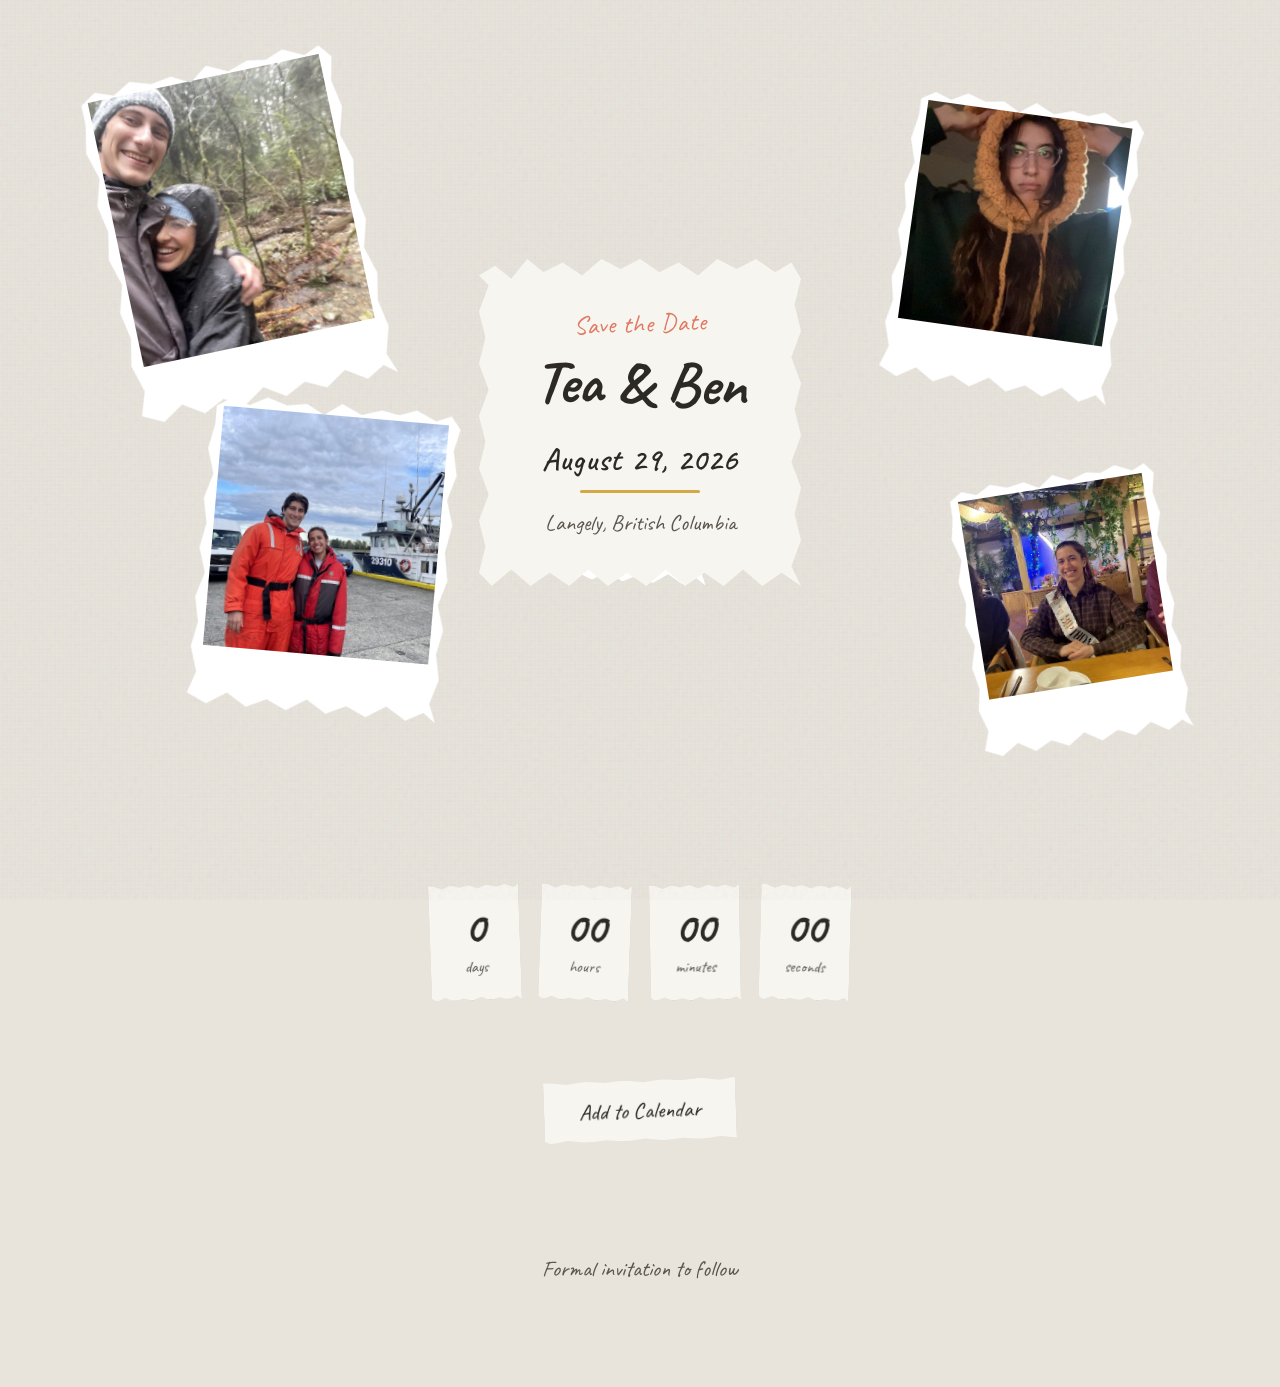
==== commit 72ec3752: "cleaned up a bit" ====
--- a/index.html
+++ b/index.html
@@ -11,12 +11,6 @@
 </head>
 <body>
     <div class="page-container">
-        <!-- Bird Decorations -->
-        <span class="bird bird-1">🐦</span>
-        <span class="bird bird-2">🕊️</span>
-        <span class="bird bird-3">🐦</span>
-        <span class="bird bird-4">🕊️</span>
-
         <!-- Paper Collage Hero -->
         <section class="collage-hero">
             <div class="collage-container">
@@ -51,7 +45,6 @@
 
         <!-- Countdown Section -->
         <section class="countdown-section">
-            <h2 class="countdown-label">Counting down to our special day</h2>
             <div class="countdown-timer" id="countdown">
                 <div class="countdown-item">
                     <span class="countdown-number" id="days">000</span>
@@ -75,7 +68,6 @@
         <!-- Add to Calendar -->
         <section class="calendar-section">
             <button class="calendar-btn" id="calendarBtn">
-                <span class="calendar-icon">📅</span>
                 Add to Calendar
             </button>
             <div class="calendar-dropdown" id="calendarDropdown">
--- a/css/styles.css
+++ b/css/styles.css
@@ -13,9 +13,6 @@
     --accent-coral: #e07860;
     --accent-mustard: #d4a847;
     --accent-sage: #8fa882;
-    --washi-pink: rgba(232, 180, 180, 0.7);
-    --washi-blue: rgba(173, 198, 214, 0.7);
-    --washi-yellow: rgba(240, 220, 160, 0.7);
     --shadow-color: rgba(45, 42, 38, 0.3);
 
     /* Fonts */
@@ -94,55 +91,6 @@
 }
 
 /* ==========================================================================
-   Bird Decorations
-   ========================================================================== */
-
-.bird {
-    position: absolute;
-    pointer-events: none;
-    z-index: 60;
-}
-
-.bird-1 {
-    top: 8%;
-    left: 12%;
-    font-size: 2.5rem;
-    transform: rotate(-15deg);
-    filter: drop-shadow(2px 2px 2px rgba(0,0,0,0.2));
-}
-
-.bird-2 {
-    top: 15%;
-    right: 8%;
-    font-size: 2rem;
-    transform: rotate(10deg) scaleX(-1);
-    filter: drop-shadow(2px 2px 2px rgba(0,0,0,0.2));
-}
-
-.bird-3 {
-    bottom: 20%;
-    left: 8%;
-    font-size: 1.8rem;
-    transform: rotate(-5deg);
-    filter: drop-shadow(2px 2px 2px rgba(0,0,0,0.2));
-}
-
-.bird-4 {
-    bottom: 25%;
-    right: 12%;
-    font-size: 2.2rem;
-    transform: rotate(8deg) scaleX(-1);
-    filter: drop-shadow(2px 2px 2px rgba(0,0,0,0.2));
-}
-
-/* Bird doodle style - hand drawn look */
-.bird-doodle {
-    font-family: var(--font-handwritten);
-    color: var(--text-muted);
-    opacity: 0.6;
-}
-
-/* ==========================================================================
    Collage Hero Section
    ========================================================================== */
 
@@ -169,7 +117,8 @@
 
 .photo {
     position: absolute;
-    background: transparent;
+    background: white;
+    padding: 12px 12px 35px 12px; /* Larger bottom padding like a polaroid/magazine clipping */
     transition: transform 0.4s ease, filter 0.4s ease;
     cursor: pointer;
     /* Torn paper edge - irregular polygon */
@@ -189,7 +138,7 @@
 .photo img {
     display: block;
     width: 100%;
-    height: 100%;
+    height: calc(100% - 23px); /* Account for extra bottom padding */
     object-fit: cover;
     /* Slight vintage/magazine print feel */
     filter: contrast(1.05) saturate(0.95);
@@ -199,70 +148,6 @@
     transform: scale(1.08) rotate(0deg) !important;
     filter: drop-shadow(8px 12px 16px rgba(0,0,0,0.4));
     z-index: 100;
-}
-
-/* Washi tape strips on photos */
-.photo::before {
-    content: '';
-    position: absolute;
-    width: 70px;
-    height: 22px;
-    top: -8px;
-    left: 50%;
-    transform: translateX(-50%) rotate(-3deg);
-    z-index: 10;
-    opacity: 0.85;
-}
-
-.photo-1::before {
-    background: var(--washi-pink);
-    width: 80px;
-    transform: translateX(-50%) rotate(5deg);
-}
-
-.photo-2::before {
-    background: var(--washi-blue);
-    transform: translateX(-50%) rotate(-7deg);
-}
-
-.photo-3::before {
-    background: var(--washi-yellow);
-    width: 75px;
-    transform: translateX(-50%) rotate(2deg);
-}
-
-.photo-4::before {
-    background: var(--washi-pink);
-    transform: translateX(-50%) rotate(-4deg);
-}
-
-.photo-5::before {
-    background: var(--washi-blue);
-    width: 85px;
-    transform: translateX(-50%) rotate(6deg);
-}
-
-/* Second tape strip for some photos */
-.photo-1::after,
-.photo-3::after {
-    content: '';
-    position: absolute;
-    width: 60px;
-    height: 20px;
-    bottom: -6px;
-    right: 10%;
-    z-index: 10;
-    opacity: 0.8;
-    transform: rotate(8deg);
-}
-
-.photo-1::after {
-    background: var(--washi-yellow);
-}
-
-.photo-3::after {
-    background: var(--washi-pink);
-    transform: rotate(-5deg);
 }
 
 /* Individual Photo Positions - Desktop */
@@ -338,33 +223,6 @@
     filter: drop-shadow(5px 8px 15px rgba(0,0,0,0.25));
 }
 
-/* Decorative washi tape on card corners */
-.text-card::before {
-    content: '';
-    position: absolute;
-    width: 90px;
-    height: 24px;
-    top: 15px;
-    left: -20px;
-    background: var(--washi-yellow);
-    transform: rotate(-35deg);
-    opacity: 0.8;
-    z-index: -1;
-}
-
-.text-card::after {
-    content: '';
-    position: absolute;
-    width: 85px;
-    height: 22px;
-    bottom: 20px;
-    right: -15px;
-    background: var(--washi-pink);
-    transform: rotate(30deg);
-    opacity: 0.8;
-    z-index: -1;
-}
-
 .save-the-date-label {
     font-family: var(--font-handwritten);
     font-size: 1.6rem;
@@ -426,17 +284,6 @@
     padding: 50px 20px;
     margin-top: 30px;
     position: relative;
-}
-
-/* Bird decoration near countdown */
-.countdown-section::before {
-    content: '🐦';
-    position: absolute;
-    top: 10px;
-    right: 15%;
-    font-size: 1.5rem;
-    transform: rotate(-10deg);
-    opacity: 0.7;
 }
 
 .countdown-label {
@@ -575,7 +422,7 @@
 }
 
 .calendar-option:hover {
-    background: var(--washi-yellow);
+    background: rgba(212, 168, 71, 0.2); /* Subtle mustard highlight */
 }
 
 /* ==========================================================================
@@ -587,27 +434,6 @@
     padding: 50px 20px;
     margin-top: 30px;
     position: relative;
-}
-
-/* Bird decorations in footer */
-.footer::before {
-    content: '🕊️';
-    position: absolute;
-    top: 20px;
-    left: 20%;
-    font-size: 1.8rem;
-    transform: rotate(-5deg);
-    opacity: 0.6;
-}
-
-.footer::after {
-    content: '🕊️';
-    position: absolute;
-    top: 15px;
-    right: 22%;
-    font-size: 1.6rem;
-    transform: rotate(8deg) scaleX(-1);
-    opacity: 0.6;
 }
 
 .formal-invite {
@@ -678,10 +504,6 @@
     .date-text {
         font-size: 1.6rem;
     }
-
-    .bird-1, .bird-2, .bird-3, .bird-4 {
-        display: none;
-    }
 }
 
 @media (max-width: 600px) {
@@ -765,10 +587,6 @@
     }
 }
 
-@keyframes flutter {
-    0%, 100% { transform: translateY(0) rotate(-5deg); }
-    50% { transform: translateY(-5px) rotate(5deg); }
-}
 
 .text-card {
     animation: fadeInScatter 0.8s ease-out;
@@ -792,11 +610,3 @@
 .countdown-item:nth-child(2) { animation-delay: 0.45s; }
 .countdown-item:nth-child(3) { animation-delay: 0.5s; }
 .countdown-item:nth-child(4) { animation-delay: 0.55s; }
-
-.bird {
-    animation: flutter 3s ease-in-out infinite;
-}
-
-.bird-2 { animation-delay: 0.5s; }
-.bird-3 { animation-delay: 1s; }
-.bird-4 { animation-delay: 1.5s; }
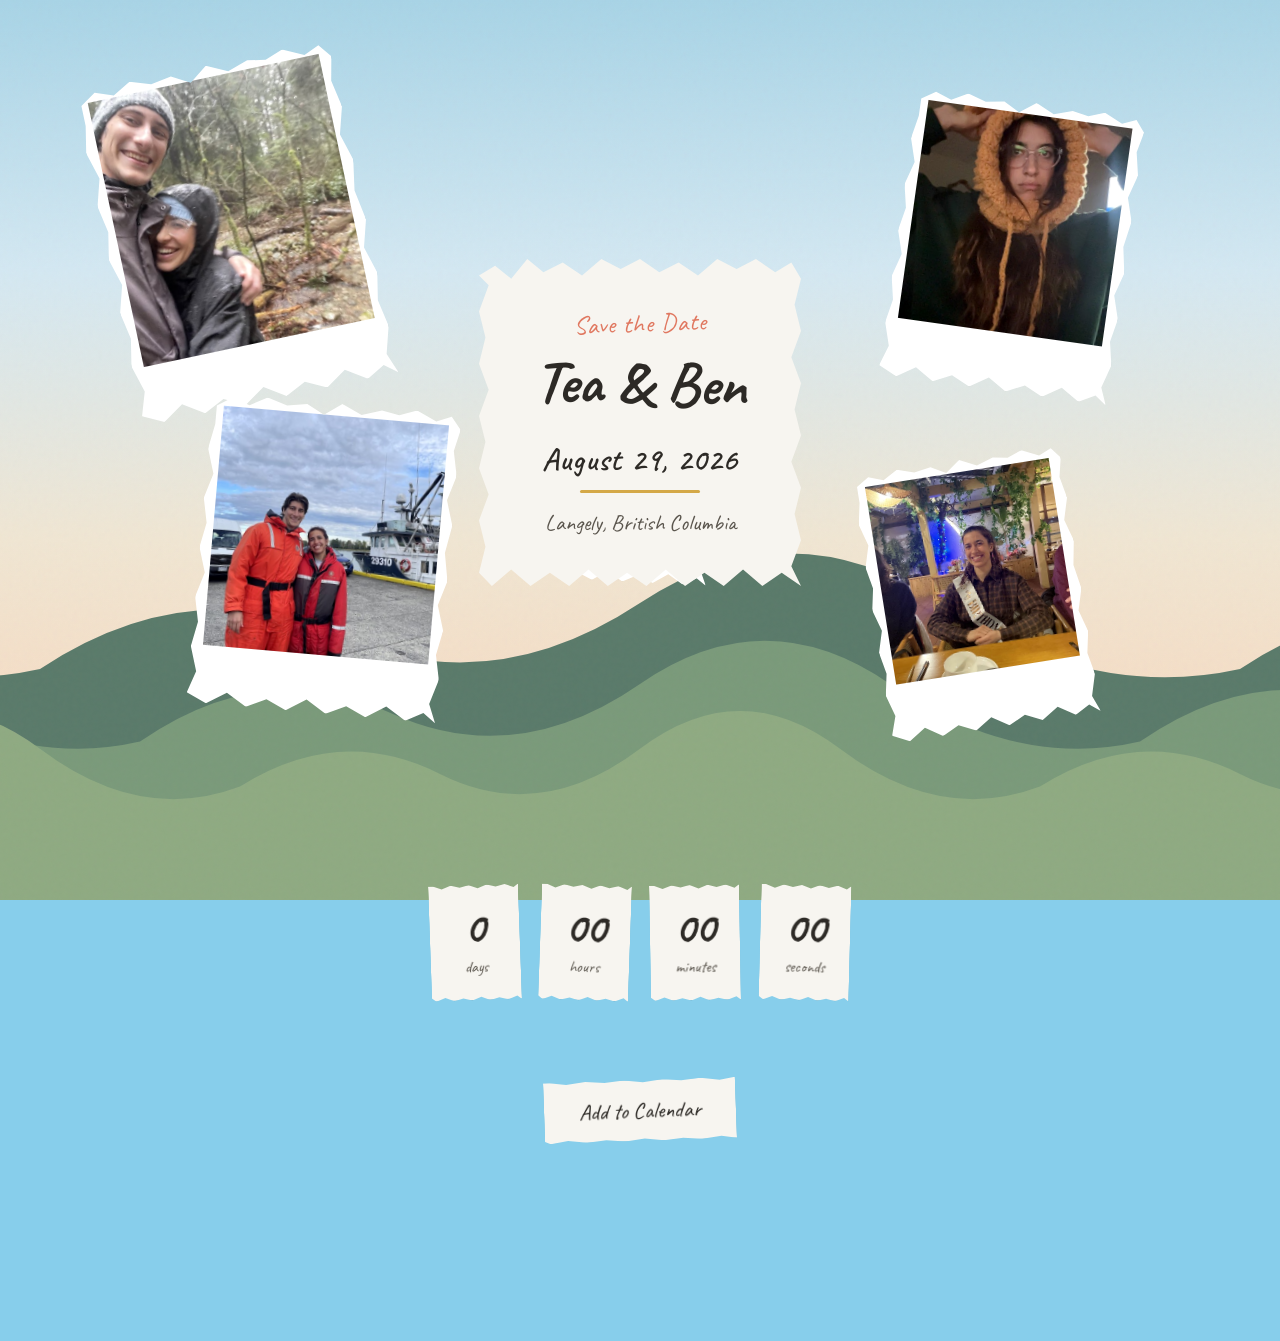
==== commit 27846cf5: "good copy" ====
--- a/index.html
+++ b/index.html
@@ -10,6 +10,18 @@
     <link rel="stylesheet" href="css/styles.css">
 </head>
 <body>
+    <!-- Parallax Background Layers -->
+    <div class="parallax-container">
+        <!-- Sky gradient (static) -->
+        <div class="parallax-layer parallax-sky"></div>
+        <!-- Far mountains (slowest) -->
+        <div class="parallax-layer parallax-bg" data-speed="0.2"></div>
+        <!-- Mid hills -->
+        <div class="parallax-layer parallax-mid" data-speed="0.4"></div>
+        <!-- Foreground trees/landscape (fastest) -->
+        <div class="parallax-layer parallax-fg" data-speed="0.6"></div>
+    </div>
+
     <div class="page-container">
         <!-- Paper Collage Hero -->
         <section class="collage-hero">
@@ -79,7 +91,6 @@
 
         <!-- Footer -->
         <footer class="footer">
-            <p class="formal-invite">Formal invitation to follow</p>
         </footer>
     </div>
 
--- a/css/styles.css
+++ b/css/styles.css
@@ -36,15 +36,74 @@
 
 body {
     font-family: var(--font-elegant);
-    background-color: var(--paper-bg);
+    background-color: #87CEEB; /* Sky blue fallback */
     color: var(--text-dark);
     min-height: 100vh;
     line-height: 1.6;
     overflow-x: hidden;
 }
 
-/* Kraft paper texture background */
-body::before {
+/* ==========================================================================
+   Parallax Background Layers
+   ========================================================================== */
+
+.parallax-container {
+    position: fixed;
+    top: 0;
+    left: 0;
+    width: 100%;
+    height: 100%;
+    z-index: -1;
+    overflow: hidden;
+}
+
+.parallax-layer {
+    position: absolute;
+    width: 100%;
+    height: 100%;
+    background-repeat: repeat-x;
+    background-position: bottom center;
+    will-change: transform;
+}
+
+/* Sky gradient - static background */
+.parallax-sky {
+    background: linear-gradient(
+        to bottom,
+        #a8d4e6 0%,      /* Soft blue at top */
+        #d4e8f2 30%,     /* Lighter blue */
+        #f0e6d3 60%,     /* Warm cream/peach */
+        #f5dcc4 80%,     /* Peachy horizon */
+        #e8d4c4 100%     /* Warm base */
+    );
+}
+
+/* Far hills - darkest, slowest moving, puffy cloud-like hills */
+.parallax-bg {
+    bottom: 0;
+    height: 55%;
+    background-image: url("data:image/svg+xml,%3Csvg xmlns='http://www.w3.org/2000/svg' viewBox='0 0 1200 300' preserveAspectRatio='none'%3E%3Cpath fill='%235a7a6a' d='M0,300 L0,160 Q150,100 300,140 Q450,180 600,120 Q750,60 900,120 Q1050,180 1200,160 L1200,300 Z'/%3E%3C/svg%3E");
+    background-size: 1200px 100%;
+}
+
+/* Mid hills - medium tone, puffy rolling hills */
+.parallax-mid {
+    bottom: 0;
+    height: 40%;
+    background-image: url("data:image/svg+xml,%3Csvg xmlns='http://www.w3.org/2000/svg' viewBox='0 0 1000 250' preserveAspectRatio='none'%3E%3Cpath fill='%237a9a7a' d='M0,250 L0,140 Q125,80 250,120 Q375,160 500,100 Q625,40 750,100 Q875,160 1000,140 L1000,250 Z'/%3E%3C/svg%3E");
+    background-size: 1000px 100%;
+}
+
+/* Foreground hills - lightest, fastest, soft puffy hills */
+.parallax-fg {
+    bottom: 0;
+    height: 28%;
+    background-image: url("data:image/svg+xml,%3Csvg xmlns='http://www.w3.org/2000/svg' viewBox='0 0 800 200' preserveAspectRatio='none'%3E%3Cpath fill='%238faa82' d='M0,200 L0,110 Q100,60 200,100 Q300,140 400,80 Q500,20 600,80 Q700,140 800,110 L800,200 Z'/%3E%3C/svg%3E");
+    background-size: 800px 100%;
+}
+
+/* Paper texture overlay on top of parallax */
+.page-container::before {
     content: '';
     position: fixed;
     top: 0;
@@ -52,34 +111,8 @@
     width: 100%;
     height: 100%;
     pointer-events: none;
-    background:
-        repeating-linear-gradient(
-            0deg,
-            transparent,
-            transparent 2px,
-            rgba(0,0,0,0.01) 2px,
-            rgba(0,0,0,0.01) 4px
-        ),
-        repeating-linear-gradient(
-            90deg,
-            transparent,
-            transparent 2px,
-            rgba(0,0,0,0.01) 2px,
-            rgba(0,0,0,0.01) 4px
-        );
-    opacity: 0.5;
-}
-
-/* Paper grain overlay */
-body::after {
-    content: '';
-    position: fixed;
-    top: 0;
-    left: 0;
-    width: 100%;
-    height: 100%;
-    pointer-events: none;
-    opacity: 0.08;
+    z-index: -1;
+    opacity: 0.03;
     background-image: url("data:image/svg+xml,%3Csvg viewBox='0 0 200 200' xmlns='http://www.w3.org/2000/svg'%3E%3Cfilter id='noise'%3E%3CfeTurbulence type='fractalNoise' baseFrequency='0.9' numOctaves='4' stitchTiles='stitch'/%3E%3C/filter%3E%3Crect width='100%25' height='100%25' filter='url(%23noise)'/%3E%3C/svg%3E");
 }
 
@@ -181,8 +214,8 @@
 .photo-4 {
     width: 210px;
     height: 270px;
-    bottom: 8%;
-    right: 4%;
+    bottom: 10%;
+    right: 12%;
     transform: rotate(-9deg);
     z-index: 1;
 }
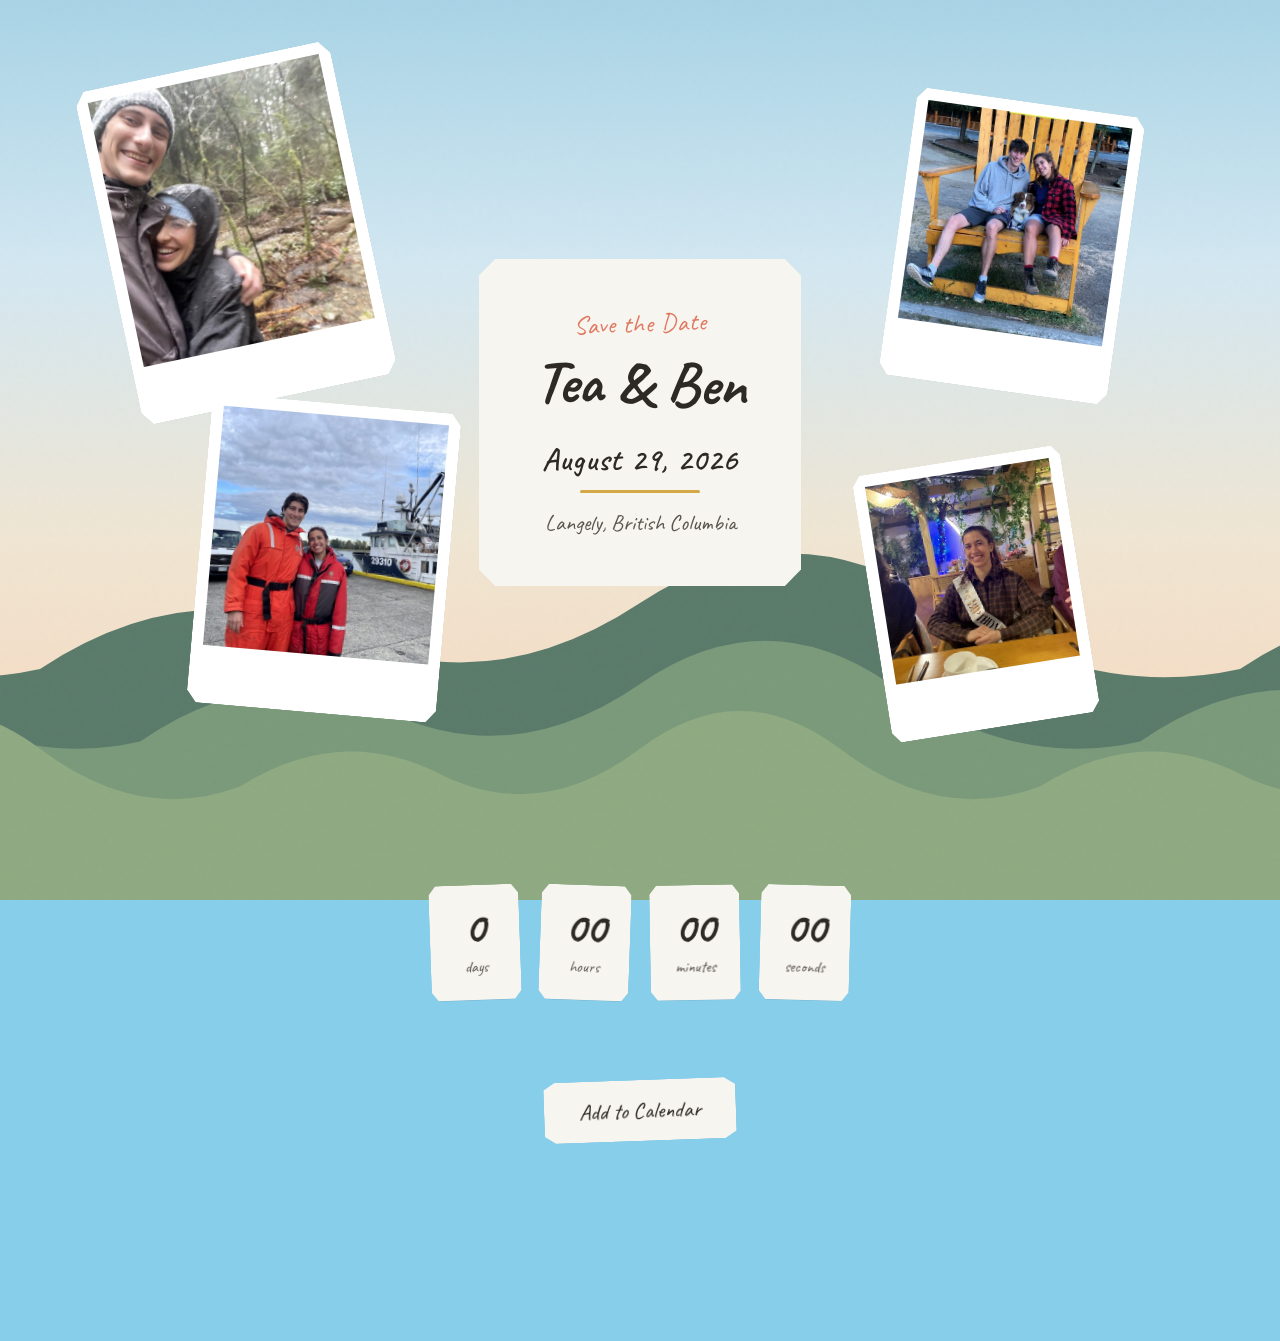
==== commit fef05677: "fix the layout issues" ====
--- a/index.html
+++ b/index.html
@@ -38,9 +38,6 @@
                 </div>
                 <div class="photo photo-4" data-rotation="7">
                     <img src="assets/images/photo4.jpg" alt="Couple photo">
-                </div>
-                <div class="photo photo-5" data-rotation="-5">
-                    <img src="assets/images/photo5.svg" alt="Couple photo">
                 </div>
             </div>
 
--- a/css/styles.css
+++ b/css/styles.css
@@ -154,16 +154,10 @@
     padding: 12px 12px 35px 12px; /* Larger bottom padding like a polaroid/magazine clipping */
     transition: transform 0.4s ease, filter 0.4s ease;
     cursor: pointer;
-    /* Torn paper edge - irregular polygon */
+    /* Simple cut-corner edges */
     clip-path: polygon(
-        2% 4%, 8% 1%, 15% 3%, 22% 0%, 30% 2%, 38% 1%, 45% 4%, 52% 0%,
-        60% 3%, 68% 1%, 75% 2%, 82% 0%, 90% 3%, 96% 1%, 100% 5%,
-        98% 12%, 100% 20%, 97% 28%, 100% 36%, 98% 45%, 100% 54%,
-        97% 62%, 100% 70%, 98% 78%, 100% 86%, 97% 94%, 100% 100%,
-        95% 97%, 88% 100%, 80% 96%, 72% 100%, 64% 97%, 56% 100%,
-        48% 96%, 40% 100%, 32% 97%, 24% 100%, 16% 96%, 8% 100%, 0% 97%,
-        3% 90%, 0% 82%, 2% 74%, 0% 66%, 3% 58%, 0% 50%,
-        2% 42%, 0% 34%, 3% 26%, 0% 18%, 2% 10%
+        0% 4%, 4% 0%, 96% 0%, 100% 4%,
+        100% 96%, 96% 100%, 4% 100%, 0% 96%
     );
     filter: drop-shadow(4px 6px 8px rgba(0,0,0,0.3));
 }
@@ -240,18 +234,10 @@
     padding: 45px 55px;
     text-align: center;
     max-width: 480px;
-    /* More aggressive torn edges */
+    /* Simple cut-corner edges */
     clip-path: polygon(
-        0% 5%, 5% 2%, 10% 6%, 15% 0%, 20% 4%, 26% 1%, 32% 5%, 38% 0%,
-        44% 3%, 50% 0%, 56% 4%, 62% 1%, 68% 5%, 74% 0%, 80% 3%, 86% 0%,
-        92% 4%, 97% 1%, 100% 6%,
-        98% 14%, 100% 22%, 97% 30%, 100% 38%, 98% 46%, 100% 54%,
-        97% 62%, 100% 70%, 98% 78%, 100% 86%, 97% 94%,
-        100% 100%, 94% 96%, 88% 100%, 82% 95%, 76% 100%, 70% 96%,
-        64% 100%, 58% 95%, 52% 100%, 46% 96%, 40% 100%, 34% 95%,
-        28% 100%, 22% 96%, 16% 100%, 10% 95%, 4% 100%, 0% 96%,
-        2% 88%, 0% 80%, 3% 72%, 0% 64%, 2% 56%, 0% 48%,
-        3% 40%, 0% 32%, 2% 24%, 0% 16%, 3% 8%
+        0% 5%, 5% 0%, 95% 0%, 100% 5%,
+        100% 95%, 95% 100%, 5% 100%, 0% 95%
     );
     filter: drop-shadow(5px 8px 15px rgba(0,0,0,0.25));
 }
@@ -338,11 +324,10 @@
     background: var(--paper-light);
     padding: 20px 25px;
     min-width: 90px;
-    /* Torn paper edges on countdown items */
+    /* Simple cut-corner edges */
     clip-path: polygon(
-        5% 0%, 15% 3%, 25% 0%, 35% 2%, 45% 0%, 55% 3%, 65% 0%, 75% 2%, 85% 0%, 95% 3%, 100% 0%,
-        100% 100%, 95% 97%, 85% 100%, 75% 98%, 65% 100%, 55% 97%, 45% 100%, 35% 98%, 25% 100%, 15% 97%, 5% 100%, 0% 97%,
-        0% 0%
+        0% 8%, 8% 0%, 92% 0%, 100% 8%,
+        100% 92%, 92% 100%, 8% 100%, 0% 92%
     );
     filter: drop-shadow(3px 4px 6px rgba(0,0,0,0.2));
     transform: rotate(-2deg);
@@ -400,11 +385,10 @@
     gap: 10px;
     color: var(--text-dark);
     transform: rotate(-2deg);
-    /* Torn edges */
+    /* Simple cut-corner edges */
     clip-path: polygon(
-        3% 0%, 12% 4%, 22% 0%, 32% 3%, 42% 0%, 52% 4%, 62% 0%, 72% 3%, 82% 0%, 92% 4%, 100% 0%,
-        100% 100%, 92% 96%, 82% 100%, 72% 97%, 62% 100%, 52% 96%, 42% 100%, 32% 97%, 22% 100%, 12% 96%, 3% 100%, 0% 96%,
-        0% 0%
+        0% 12%, 6% 0%, 94% 0%, 100% 12%,
+        100% 88%, 94% 100%, 6% 100%, 0% 88%
     );
     filter: drop-shadow(3px 4px 8px rgba(0,0,0,0.2));
 }
@@ -526,6 +510,7 @@
     }
 
     .text-card {
+        order: -1;
         margin: 0 15px;
         padding: 35px 25px;
     }
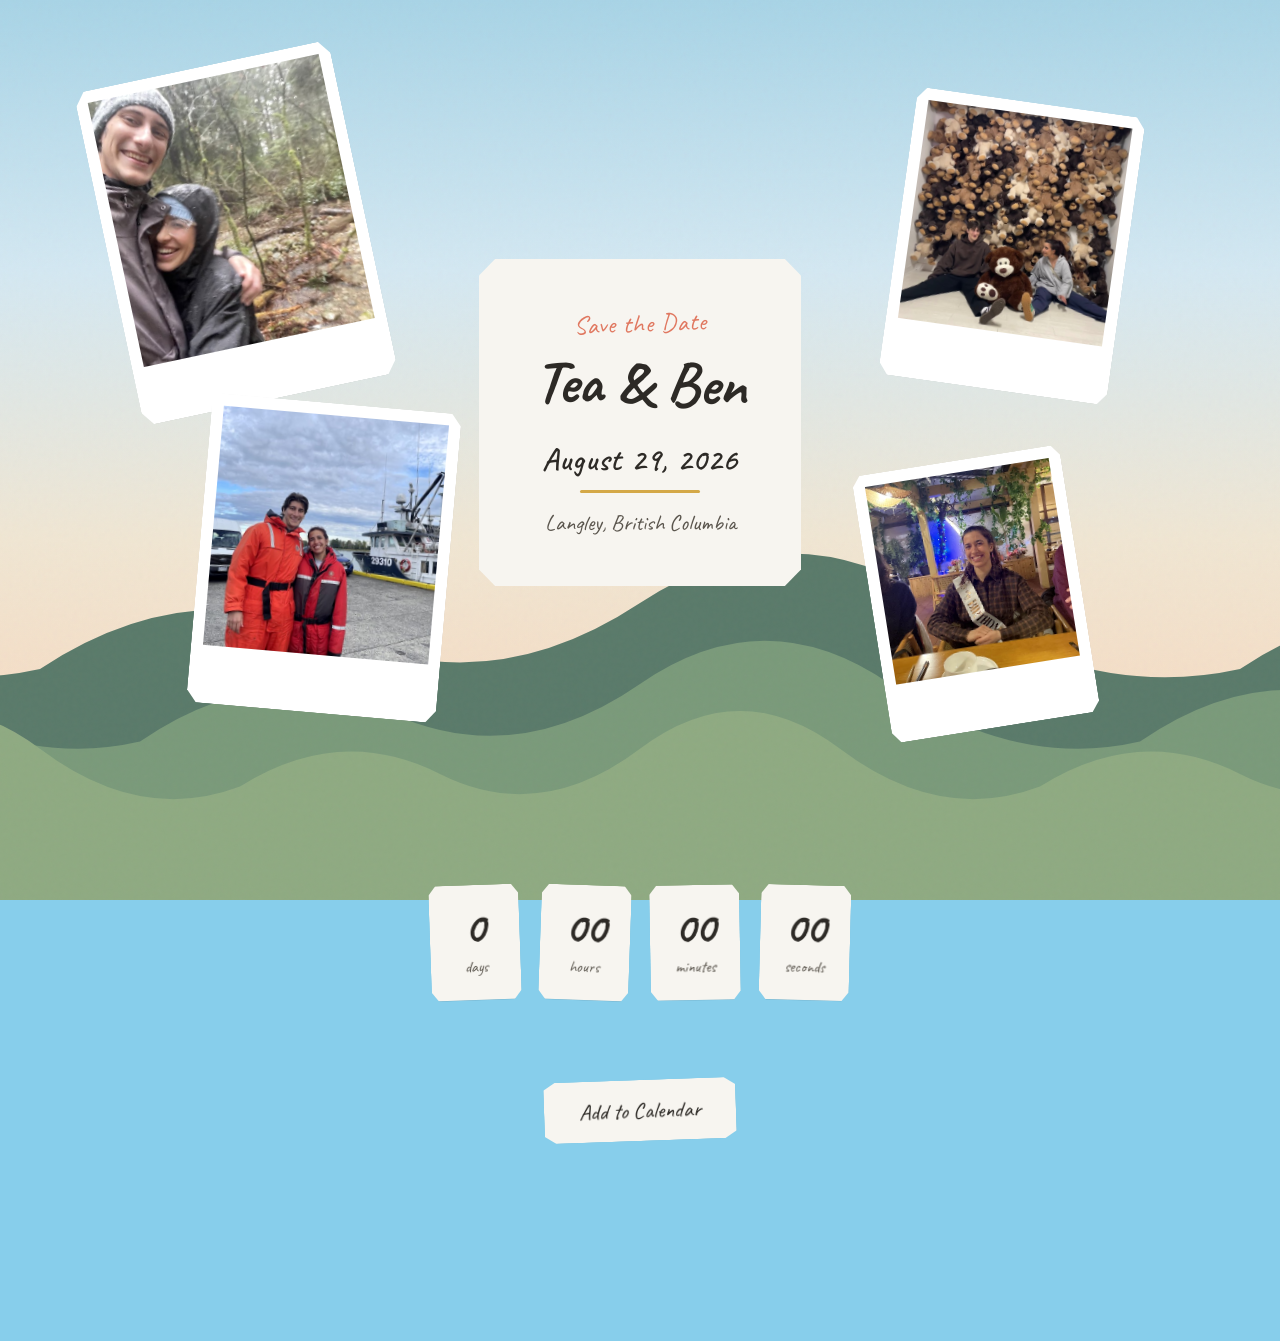
==== commit c9fc00fc: "fix spelling" ====
--- a/index.html
+++ b/index.html
@@ -48,7 +48,7 @@
                 <div class="wedding-date">
                     <span class="date-text">August 29, 2026</span>
                 </div>
-                <p class="location">Langely, British Columbia</p>
+                <p class="location">Langley, British Columbia</p>
             </div>
         </section>
 
--- a/css/styles.css
+++ b/css/styles.css
@@ -489,11 +489,16 @@
     .photo {
         position: relative !important;
         width: 100% !important;
-        height: 180px !important;
+        height: auto !important;
         top: auto !important;
         left: auto !important;
         right: auto !important;
         bottom: auto !important;
+    }
+
+    .photo img {
+        height: auto;
+        object-fit: unset;
     }
 
     .photo-1 { transform: rotate(-5deg); }
@@ -511,8 +516,11 @@
 
     .text-card {
         order: -1;
-        margin: 0 15px;
-        padding: 35px 25px;
+        margin: 0 10px;
+        padding: 45px 30px;
+        max-width: 100%;
+        width: 100%;
+        box-sizing: border-box;
     }
 
     .couple-names {
@@ -535,7 +543,7 @@
     }
 
     .photo {
-        height: 220px !important;
+        height: auto !important;
     }
 
     .photo-5 {
@@ -544,7 +552,7 @@
     }
 
     .text-card {
-        padding: 30px 20px;
+        padding: 45px 25px;
     }
 
     .save-the-date-label {
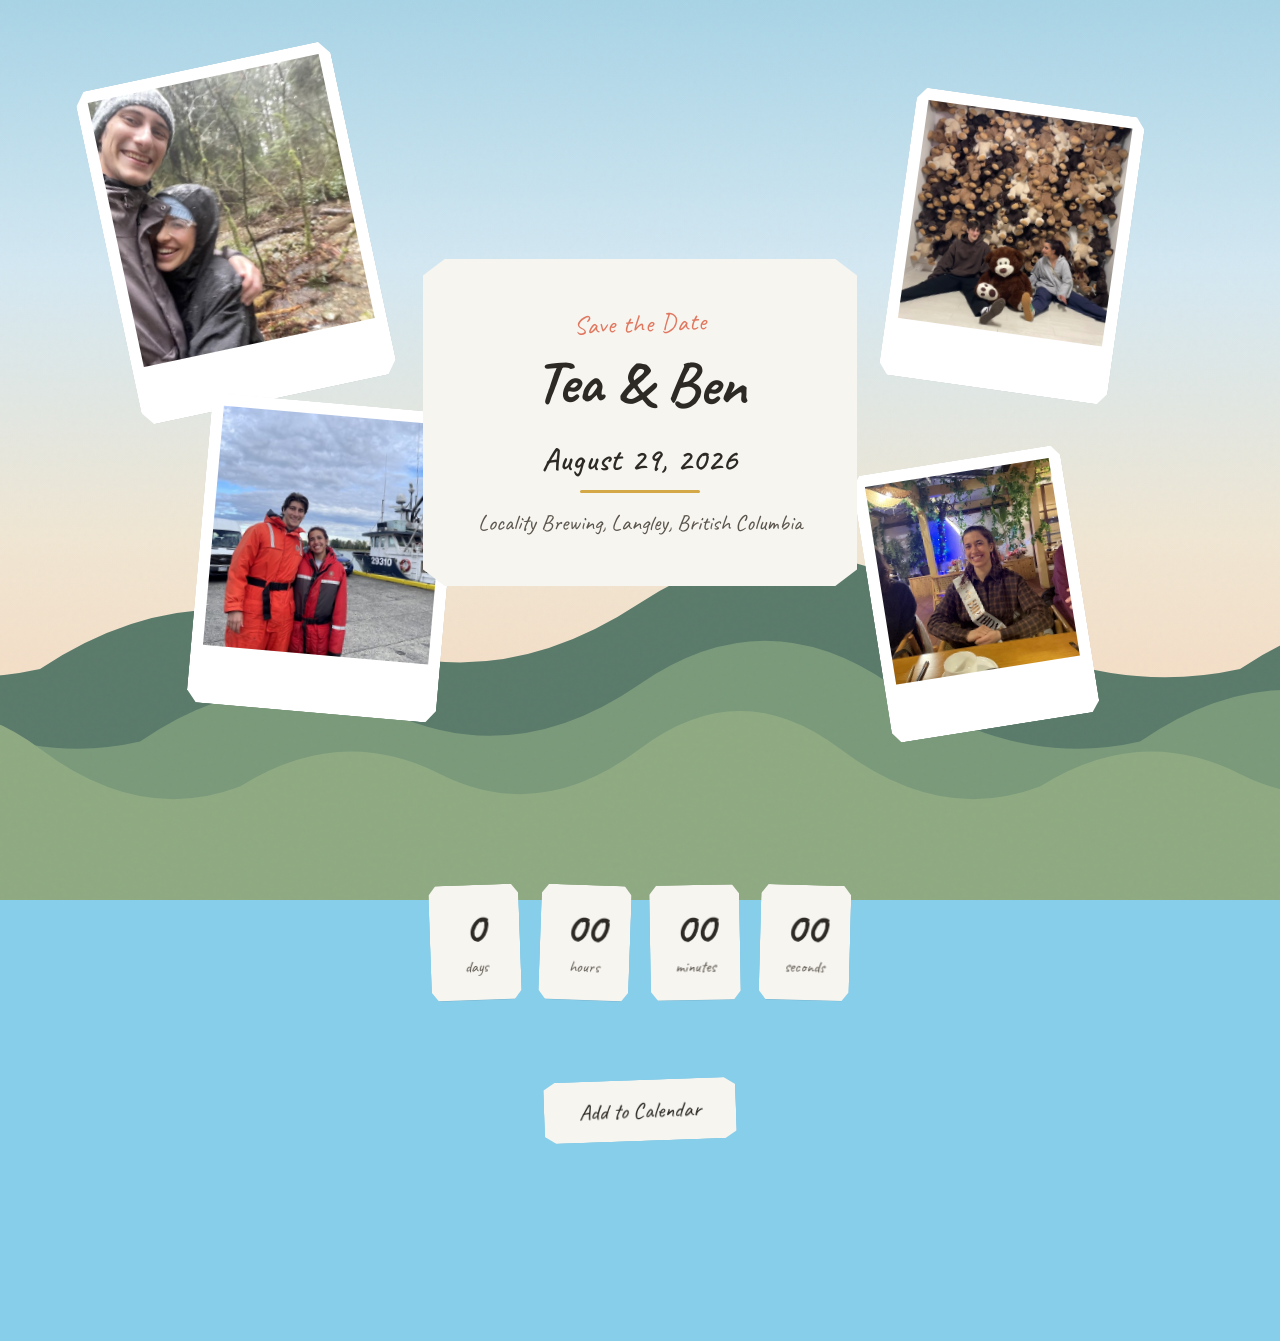
==== commit 128dd285: "add the name of the brewery" ====
--- a/index.html
+++ b/index.html
@@ -48,7 +48,7 @@
                 <div class="wedding-date">
                     <span class="date-text">August 29, 2026</span>
                 </div>
-                <p class="location">Langley, British Columbia</p>
+                <p class="location">Locality Brewing, Langley, British Columbia</p>
             </div>
         </section>
 
